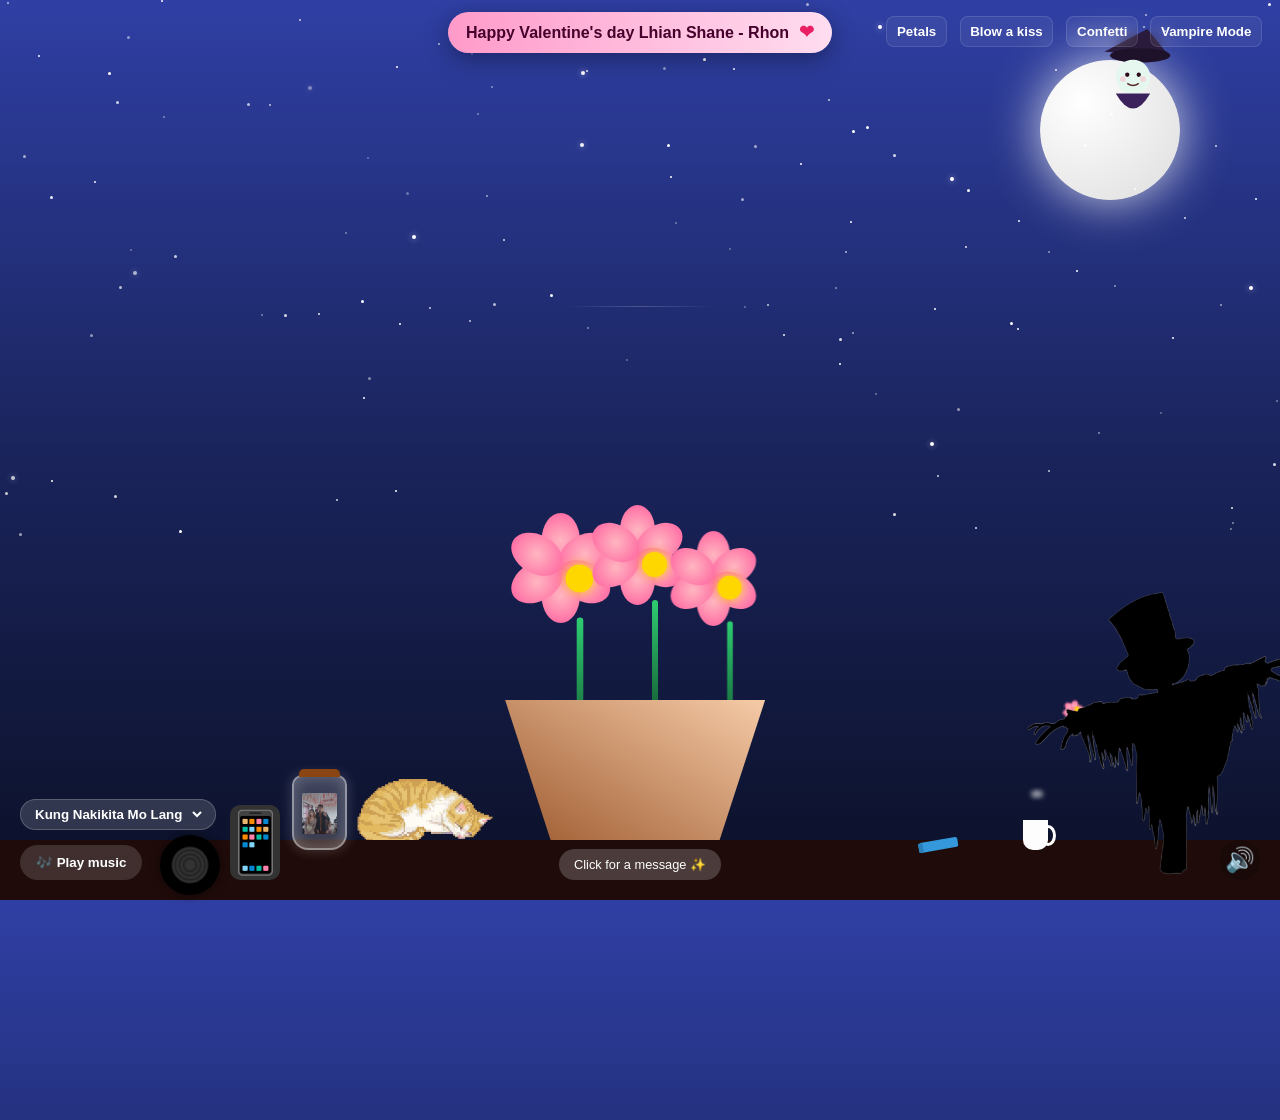
==== flowers.html @ 8ba06962 "Update flowers.html" ====
```html
<!DOCTYPE html>
<html lang="en">
<head>
<meta charset="UTF-8">
<title>Moonlight Bouquet</title>
<link rel="shortcut icon" href="moon.jpg" type="image/x-icon">
<meta name="viewport" content="width=device-width, initial-scale=1.0">
<style>
/* 🌅 PAGE FADE-IN */
body {
  opacity: 0;
  transform: translateY(12px);
  animation: pageFadeIn 1.6s ease-out forwards;
}
@keyframes pageFadeIn {
  to {
    opacity: 1;
    transform: translateY(0);
  }
}
/* Respect reduced motion */
@media (prefers-reduced-motion: reduce) {
  body {
    animation: none;
    opacity: 1;
    transform: none;
  }
}
#spaceship{
  position: absolute;
  top: 80%;
  left: -150px;
  width: 400px; /* adjust size */
  height: auto;
  z-index: 500;
  pointer-events: none;
  opacity: 0;
  filter: drop-shadow(0 0 12px rgba(0,255,255,0.7));
}
/* Fly animation */
@keyframes flyAcross {
  0%{
    transform: translateX(0) translateY(0);
    opacity: 1;
  }
  50%{
    transform: translateX(50vw) translateY(-30px);
  }
  100%{
    transform: translateX(120vw) translateY(10px);
    opacity: 0;
  }
}
#scarecrow-img {
    position: fixed;
    bottom: 10px; /* small margin from bottom */
    right: -40px; /* small margin from right */
    width: 300px; /* adjust size as needed */
    height: 320px; /* maintain aspect ratio */
    z-index: 1000; /* ensure it appears above other elements if necessary */
    cursor: pointer; /* Added: indicate clickable */
    transition: transform 0.3s ease; /* Smooth shake transition */
  }
  #scarecrow-img.shake {
    animation: shake 0.5s; /* Added: shake on click */
}
@keyframes shake { /* Added: fun shake animation */
    0% { transform: translate(1px, 1px) rotate(0deg); }
    10% { transform: translate(-1px, -2px) rotate(-1deg); }
    20% { transform: translate(-3px, 0px) rotate(1deg); }
    30% { transform: translate(3px, 2px) rotate(0deg); }
    40% { transform: translate(1px, -1px) rotate(1deg); }
    50% { transform: translate(-1px, 2px) rotate(-1deg); }
    60% { transform: translate(-3px, 1px) rotate(0deg); }
    70% { transform: translate(3px, 1px) rotate(-1deg); }
    80% { transform: translate(-1px, -1px) rotate(1deg); }
    90% { transform: translate(1px, 2px) rotate(0deg); }
    100% { transform: translate(1px, -2px) rotate(-1deg); }
}
/* 👁️ SCARECROW EYE WRAPPER */
#scarecrow-eye-wrap {
    position: fixed;
    bottom: 60px; /* Aligned roughly with head */
    right: -30px;
    width: 300px;
    height: 300px; /* Give it height so eyes position correctly */
    z-index: 2000;
    pointer-events: none; /* Let clicks pass through to the image */
}
/* GLOWING EYES */
body.vampire-mode #scarecrow-eye-wrap::before,
body.vampire-mode #scarecrow-eye-wrap::after {
    content: "";
    position: absolute;
    top: 38%; /* Adjust based on where the head is */
    width: 14px;
    height: 14px;
    background: red;
    border-radius: 50%;
    box-shadow:
        0 0 8px rgba(255,0,0,0.9),
        0 0 16px rgba(255,0,0,0.8),
        0 0 28px rgba(255,0,0,0.7);
    animation: eyePulse 1.2s infinite alternate;
   
    /* CRITICAL FIX: Z-Index higher than the image (1000) */
    z-index: 2500;
}
/* Left eye */
body.vampire-mode #scarecrow-eye-wrap::before {
    left: 42%;
}
/* Right eye */
body.vampire-mode #scarecrow-eye-wrap::after {
    left: 52%;
}
@keyframes eyePulse {
    from { transform: scale(0.9); opacity: 0.7; }
    to { transform: scale(1.25); opacity: 1; }
}
/* Vampire mode: red smoke for coffee */
body.vampire-mode .smoke {
  background: rgba(255, 0, 0, 0.4);
}
/* 🌱 FLOWER GROWTH (BUD → BLOOM) */
.flower .petals {
  transform: scale(0.2) rotate(-20deg);
  animation: bloom 10s ease-out forwards;
}
@keyframes bloom {
  to { transform: scale(1) rotate(0deg); }
}
/* 📱 MOBILE */
@media(max-width:768px){
  .controls{ transform:scale(0.85); }
  .moon{ width:100px;height:100px; }
}
/* RESET */
* {
  margin: 0;
  padding: 0;
  box-sizing: border-box;
}
/* SKY */
body {
  height: 100vh;
  background: linear-gradient(to top, #0b1026, #1a245c, #2f3fa4);
  display: flex;
  justify-content: center;
  align-items: flex-end;
  overflow: hidden;
  font-family: 'Segoe UI', sans-serif;
}
/* MOON */
.moon {
  position: absolute;
  top: 60px;
  right: 100px;
  width: 140px;
  height: 140px;
  background: radial-gradient(circle at 30% 30%, #fff, #ddd);
  border-radius: 50%;
  box-shadow: 0 0 50px rgba(255,255,255,0.8);
  display: flex;
  justify-content: center;
  align-items: center;
  overflow: hidden;
}
/* MOON CRATER TEXT */
.crater-text {
  font-size: 0.7rem;
  color: rgba(0, 0, 0, 0.3);
  font-weight: bold;
  text-transform: uppercase;
  text-align: center;
  padding: 5px;
  background: rgba(0,0,0,0.05);
  border-radius: 50%;
  opacity: 0;
  transition: opacity 1s ease-in-out;
  pointer-events: none;
}
/* STARS */
.star {
  position: absolute;
  width: 3px;
  height: 3px;
  background: white;
  border-radius: 50%;
  animation: twinkle 2s infinite alternate;
}
@keyframes twinkle {
  from { opacity: 0.3; }
  to { opacity: 1; }
}
/* WIND EFFECT */
.wind-streak {
  position: absolute;
  height: 1px;
  background: linear-gradient(to right, transparent, rgba(255,255,255,0.2), transparent);
  pointer-events: none;
  animation: windPass 4s linear infinite;
}
@keyframes windPass {
  0% { transform: translateX(-100vw); opacity: 0; }
  50% { opacity: 1; }
  100% { transform: translateX(100vw); opacity: 0; }
}
/* BOUQUET & SWAY */
.bouquet {
  position: relative;
  width: 300px;
  height: 420px;
  margin-bottom: 40px;
  animation: sway 5s ease-in-out infinite;
  transform-origin: bottom center;
  z-index: 0;
}
@keyframes sway {
  0%, 100% { transform: rotate(-1deg); }
  50% { transform: rotate(1deg); }
}
/* FLOWER */
.flower {
  position: absolute;
  bottom: 120px;
}
.petals {
  position: relative;
  width: 70px;
  height: 70px;
}
.petal {
  position: absolute;
  width: 35px;
  height: 50px;
  background: radial-gradient(circle, #ffb6c1, #ff5f9e);
  border-radius: 50%;
}
.petal:nth-child(1) { transform: rotate(0deg) translateY(-25px); }
.petal:nth-child(2) { transform: rotate(60deg) translateY(-25px); }
.petal:nth-child(3) { transform: rotate(120deg) translateY(-25px); }
.petal:nth-child(4) { transform: rotate(180deg) translateY(-25px); }
.petal:nth-child(5) { transform: rotate(240deg) translateY(-25px); }
.petal:nth-child(6) { transform: rotate(300deg) translateY(-25px); }
.center {
  position: absolute;
  top: 22px;
  left: 22px;
  width: 25px;
  height: 25px;
  background: gold;
  border-radius: 50%;
  box-shadow: 0 0 10px gold;
}
/* STEM */
.stem {
  width: 6px;
  height: 120px;
  background: linear-gradient(to bottom, #2ecc71, #145a32);
  margin: auto;
  border-radius: 5px;
}
/* WRAPPER */
.wrap {
  position: absolute;
  bottom: 0;
  width: 260px;
  height: 160px;
  background: linear-gradient(to top right, #995429, #f5cba7);
  clip-path: polygon(0 0, 100% 0, 80% 100%, 20% 100%);
  box-shadow: 0 15px 30px rgba(0,0,0,0.4);
}
/* POSITIONS */
.f1 { left: 40px; transform: scale(1.1); }
.f2 { left: 115px; bottom: 140px; }
.f3 { left: 190px; transform: scale(0.95); }
/* GROUND */
.ground {
  position: absolute;
  bottom: 0;
  width: 100%;
  height: 60px;
  background: #1f0b0a;
}
/* PICNIC FEATURE */
.picnic-area {
  position: absolute;
  bottom: 10px;
  right: 15%;
  width: 200px;
  height: 100px;
  z-index: 5;
}
.book {
  position: absolute;
  bottom: 40px;
  left: 30px;
  width: 40px;
  height: 10px;
  background: #3498db;
  border-left: 5px solid #2980b9;
  border-radius: 2px;
  transform: rotate(-10deg);
}
.coffee-cup {
  position: absolute;
  bottom: 40px;
  right: 40px;
  width: 25px;
  height: 30px;
  background: #fdfdfd;
  border-radius: 0 0 10px 10px;
}
.coffee-cup::after {
    content: '';
    position: absolute;
    right: -8px;
    top: 5px;
    width: 10px;
    height: 15px;
    border: 3px solid #fdfdfd;
    border-radius: 50%;
}
.smoke-container {
  position: absolute;
  top: -30px;
  left: 5px;
}
.smoke {
  position: absolute;
  width: 8px;
  height: 8px;
  background: rgba(255,255,255,0.3);
  border-radius: 50%;
  filter: blur(2px);
  animation: riseSmoke 2s infinite;
}
@keyframes riseSmoke {
  0% { transform: translateY(0) scale(1); opacity: 0.5; }
  100% { transform: translateY(-40px) scale(2); opacity: 0; }
}
/* JELLYFISH */
.jellyfish {
  position: absolute;
  width: 50px;
  height: 38px;
  background: radial-gradient(circle at 50% 30%, #f3d9ff, #b388ff 70%);
  border-radius: 50% 50% 35% 35%;
  box-shadow: 0 0 20px rgba(180,120,255,0.6);
  filter: blur(0.2px);
  z-index: 2;
  animation: jellyFloat 12s ease-in-out forwards;
}
.jellyfish::before,
.jellyfish::after {
  content: '';
  position: absolute;
  bottom: -22px;
  width: 2px;
  height: 26px;
  background: rgba(200,150,255,0.6);
  border-radius: 2px;
  animation: tentacle 2s ease-in-out infinite;
}
.jellyfish::before { left: 16px; }
.jellyfish::after { right: 16px; animation-delay: .6s; }
@keyframes tentacle {
  0%,100% { transform: rotate(3deg); }
  50% { transform: rotate(-6deg); }
}
@keyframes jellyFloat {
  0% { transform: translateY(0) scale(0.9); opacity: 0; }
  20% { opacity: 1; }
  80% { opacity: 1; }
  100% { transform: translateY(-220px) scale(1.05); opacity: 0; }
}
/* VALENTINE MESSAGE */
.valentine-message{ position: fixed; top: 12px; left: 50%; transform: translateX(-50%); z-index: 2500; background: linear-gradient(90deg,#ff9ac9,#ffddf0); color:#45002b; padding:10px 18px; border-radius:999px; font-weight:700; box-shadow: 0 6px 24px rgba(0,0,0,.35); display:flex; gap:10px; align-items:center; font-size:1rem; }
.valentine-message .heart{ color:#e91e63; font-size:1.1rem; animation: pulse 1200ms infinite ease-in-out; }
@keyframes pulse{ 0%{ transform: scale(.95) }50%{ transform: scale(1.12) }100%{ transform: scale(.95) } }
/* CONTROLS */
.ctrl-btn{ background: rgba(255,255,255,0.06); color: #fff; border: 1px solid rgba(255,255,255,0.12); padding: .45rem .6rem; border-radius:8px; margin-left:.4rem; cursor:pointer; backdrop-filter: blur(6px); font-weight:600; }
.ctrl-btn:hover{ transform: translateY(-3px); box-shadow: 0 10px 26px rgba(0,0,0,0.28); }
/* DYNAMIC PARTICLES */
.p-falling{ position:absolute; width:14px; height:18px; background: radial-gradient(circle at 30% 30%, #ffb6c1, #ff5f9e); border-radius:50% 50% 50% 50%; pointer-events:none; z-index:1800; filter: drop-shadow(0 6px 10px rgba(0,0,0,0.25)); }
.kiss{ position:absolute; pointer-events:none; z-index:1800; font-size:18px; color:#ff6b81; text-shadow:0 3px 8px rgba(0,0,0,0.4); }
.confetti{ position:absolute; width:8px; height:12px; border-radius:2px; pointer-events:none; z-index:1800; }
/* SKY TEXT CSS */
.sky-text{
  position: absolute;
  font-size: 1.2rem;
  color: rgba(255,255,255,0.9);
  font-weight: 600;
  text-shadow: 0 4px 18px rgba(0,0,0,0.6);
  animation: fadeFloat 5s ease-in-out forwards;
  pointer-events: none;
  z-index: 1500;
}
@keyframes fadeFloat{
  0%{ opacity:0; transform: translateY(10px); }
  20%{ opacity:1; }
  80%{ opacity:1; }
  100%{ opacity:0; transform: translateY(-20px); }
}
/* TIP FEATURE CSS */
#tipContainer {
  position: fixed;
  bottom: 20px;
  left: 50%;
  transform: translateX(-50%);
  z-index: 3000;
  text-align: center;
  width: 90%;
  max-width: 600px;
}
.tip-box {
  background: rgba(255, 255, 255, 0.1);
  backdrop-filter: blur(10px);
  color: white;
  padding: 12px 20px;
  border-radius: 15px;
  border: 1px solid rgba(255, 255, 255, 0.2);
  font-size: 0.9rem;
  cursor: pointer;
  display: none;
  animation: slideUp 0.5s ease-out;
  box-shadow: 0 4px 15px rgba(0,0,0,0.3);
}
.tip-trigger {
  background: rgba(255, 255, 255, 0.2);
  color: white;
  border: none;
  padding: 8px 15px;
  border-radius: 20px;
  cursor: pointer;
  font-size: 0.8rem;
  transition: background 0.3s;
}
.tip-trigger:hover { background: rgba(255, 255, 255, 0.4); }
@keyframes slideUp {
  from { transform: translateY(20px); opacity: 0; }
  to { transform: translateY(0); opacity: 1; }
}
/* COUNTDOWN BOX CSS */
.countdown-box {
  position: fixed;
  bottom: 20px;
  right: 20px;
  background: rgba(0, 0, 0, 0.4);
  backdrop-filter: blur(8px);
  color: #fff;
  padding: 12px 16px;
  border-radius: 12px;
  border: 1px solid rgba(255,255,255,0.15);
  font-size: 0.85rem;
  display: none;
  z-index: 2500;
  text-align: center;
  box-shadow: 0 4px 20px rgba(0,0,0,0.4);
  animation: slideInRight 0.6s ease-out;
}
/* CLOSE TIMER BUTTON */
.close-timer {
  position: absolute;
  top: 4px;
  right: 6px;
  background: none;
  border: none;
  color: rgba(255,255,255,0.4);
  cursor: pointer;
  font-size: 12px;
  font-weight: bold;
}
.close-timer:hover { color: #ff9ac9; }
.countdown-box span { display: block; margin-bottom: 4px; opacity: 0.8; font-size: 0.75rem; text-transform:uppercase; letter-spacing: 1px;}
.countdown-box #timerDisplay { font-weight: 700; font-size: 1.1rem; color: #ff9ac9; font-family: monospace; }
@keyframes slideInRight {
  from { transform: translateX(50px); opacity: 0; }
  to { transform: translateX(0); opacity: 1; }
}
/* PARALLAX */
.bouquet{ transition: transform .18s ease; transform-origin: 50% 60%; }
/* STARFIELD: sizes + twinkle */
#starfield{ position:absolute; inset:0; pointer-events:none; z-index:40; }
.star{ position:absolute; border-radius:50%; background: #fff; opacity:.8; transform: translateZ(0); }
.star.small{ width:2px; height:2px; opacity:.6; }
.star.medium{ width:3px; height:3px; opacity:.8; }
.star.big{ width:4px; height:4px; opacity:1; box-shadow: 0 0 6px rgba(255,255,255,0.6); }
.star{ animation: twinkle var(--twink) infinite alternate; }
/* VAMPIRE */
.vampire{ position:absolute; top: 18px; right: 190px; width:86px; height:110px; z-index:120; cursor:pointer; display:flex; align-items:center; justify-content:center; }
.vampire svg{ width:100%; height:auto; display:block; }
.vampire .cape{ transform-origin: 60px 40px; }
.vampire{ transition: transform .3s ease, left .8s ease, top .8s ease; }
.vampire:hover{ transform: translateY(-4px) scale(1.03); }
.vampire .eye{ transition: fill .12s linear; }
.vampire.flap .cape{ animation: flap 420ms ease-in-out 3; }
.vampire.flap .eye{ fill:#ff5f9e; }
.vampire.perch{ transform: translateY(-6px) scale(0.98); }
@keyframes flap{ 0%{ transform: rotate(0deg) } 50%{ transform: rotate(12deg) } 100%{ transform: rotate(0deg) } }
/* BAT (SVG) */
.bat{ position:absolute; width:28px; height:18px; pointer-events:none; z-index:2000; transform-origin:center; }
.bat svg{ width:100%; height:100%; display:block; }
.bat.fly{ animation: flyAway 1000ms cubic-bezier(.2,.8,.2,1) forwards; }
@keyframes flyAway{ 0%{ opacity:1; transform: translate(0,0) scale(1) rotate(0deg) } 100%{ opacity:0; transform: translate(420px,-280px) scale(.6) rotate(360deg) } }
/* VAMPIRE MODE: sky tint, moon glow, star mood */
body.vampire-mode{ background: linear-gradient(to top, #030114, #120427, #29164b) !important; }
body.vampire-mode .moon{ box-shadow: 0 0 70px rgba(200,120,255,0.9), 0 0 16px rgba(255,255,255,0.1); filter: hue-rotate(20deg); }
body.vampire-mode .star{ opacity: .5; filter: drop-shadow(0 0 4px rgba(120,80,200,0.6)); }
.ctrl-btn.active{ background: linear-gradient(90deg,#6b1d3a,#3b0020); border-color: rgba(255,255,255,0.06); color: #ffd8ea; box-shadow: 0 8px 18px rgba(107,29,58,0.18) }
@media (prefers-reduced-motion: reduce){ .vampire .cape, .vampire .eye, .bat{ animation:none !important; transition:none !important; } }
/* 🎶 AUDIO TOGGLE BUTTON */
#audioToggle{
  position:fixed;
  bottom:20px;
  left:20px;
  z-index:3000;
  background:rgba(255,255,255,0.15);
  backdrop-filter:blur(8px);
  color:#fff;
  border:none;
  padding:10px 16px;
  border-radius:999px;
  cursor:pointer;
  font-weight:600;
}
#audioToggle.active{
  background:linear-gradient(90deg,#ff9ac9,#ff5f9e);
  color:#2b0020;
 
}
/* 🎵 SONG SELECTOR STYLE */
#songSelector{
  position: fixed;
  bottom: 70px;
  left: 20px;
  z-index: 3000;
  background: rgba(255,255,255,0.15);
  backdrop-filter: blur(8px);
  padding: 6px 10px;
  border-radius: 999px;
  border: 1px solid rgba(255,255,255,0.2);
}
#songList{
  background: transparent;
  color: white;
  border: none;
  outline: none;
  font-weight: 600;
  cursor: pointer;
}
#songList option{
  color: black;
}
/* 💌 SECRET MOON MESSAGE */
.secret-moon-message{
  position:fixed;
  top:50%;
  left:50%;
  transform:translate(-50%,-50%);
  background:rgba(0,0,0,0.6);
  color:#fff;
  padding:20px 28px;
  border-radius:18px;
  font-size:1rem;
  z-index:4000;
  display:none;
  text-align:center;
  box-shadow:0 10px 40px rgba(0,0,0,0.5);
  animation: fadeIn 0.6s ease;
}
@keyframes fadeIn{
  from{opacity:0; transform:translate(-50%,-40%);}
  to{opacity:1; transform:translate(-50%,-50%);}
}
/* Vinyl Record Styles */
#vinyl {
  position: fixed;
  bottom: 5px;
  left: 160px;
  width: 60px;
  height: 60px;
  background: radial-gradient(circle, #333 10%, #222 15%, #333 20%, #222 25%, #333 30%, #222 35%, #333 40%, #000 45%);
  border-radius: 50%;
  box-shadow: 0 0 10px rgba(0,0,0,0.5);
  z-index: 10;
  transform-origin: center;
}
#vinyl.rotating {
  animation: rotateVinyl 10s linear infinite;
}
@keyframes rotateVinyl {
  from { transform: rotate(0deg); }
  to { transform: rotate(360deg); }
}
/* Musical Notes Styles */
.music-note {
  position: absolute;
  font-size: 1.2rem;
  color: #ffd700;
  text-shadow: 0 0 5px #ff5f9e;
  pointer-events: none;
  z-index: 15;
  animation: floatNote 3s ease-out forwards;
}
@keyframes floatNote {
  0% { opacity: 1; transform: translateY(0) rotate(0deg); }
  100% { opacity: 0; transform: translateY(-100px) rotate(45deg); }
}
.catgif{
    position:fixed;
    bottom:50px;
    left:350px;
    width:150px;
}
</style>
</head>
<body>


  <img src="catt.gif" class="catgif">
  

<img id="targetImage" src="notebook.jpg" style="display:none; position:fixed; top:10%; left:50%; transform:translateX(-50%); max-width:300px; z-index:9999; opacity:0; transition: opacity 1s ease;" />


<audio id="sipSound" src="drink-swallow-272665.mp3" preload="auto"></audio>
<div id="witchMessage"
     style="position: absolute; display: none; background: rgba(255,255,255,0.9);
            color: #45002b; padding: 12px 20px; border-radius: 15px;
            font-weight: 600; font-size: 1rem; z-index: 4000; max-width: 200px;
            box-shadow: 0 6px 20px rgba(0,0,0,0.3);">
</div>
  <!-- 🚀 SPACESHIP -->
<img id="spaceship" src="plane-Picsart-BackgroundRemover.png" alt="Spaceship">
  <div id="scarecrow-eye-wrap">
  <img src="scarecrow-Picsart-BackgroundRemover.png" alt="Scarecrow" id="scarecrow-img" />
</div>
<div style="position: fixed; bottom: 10px; right: -40px; width: 300px; height: 320px; pointer-events: none; z-index: 1001;">
  <img src="scareflower (1).png"
       style="position: fixed;
              bottom: 160px;
              left:83%;
              right: 50%;
              width: 3%;
              height: auto;">
</div>
<!-- 💌 SECRET MESSAGE -->
<div class="secret-moon-message" id="moonSecret">
  🌙<br><br>
  This moon knows your name.<br>
  And it glows a little brighter when you’re here.<br><br>
  — Rhon
 
</div>
<audio id="bgAudio" loop>
  <source src="Kung Nakikita Mo Lang.mp3" type="audio/mpeg">
</audio>
<button id="audioToggle">🎶 Play music</button>
<!-- 🎵 SONG SELECTOR -->
<div id="songSelector">
  <select id="songList">
    <option value="Kung Nakikita Mo Lang.mp3">Kung Nakikita Mo Lang</option>
    <option value="Fade-Into-You.mp3">Fade Into You</option>
    <option value="libo libong buwan.mp3">Libo libong buwan</option>
    <option value="those eyes.mp3">Those Eyes</option>
    <option value="Dito Sa’kin - Earl Agustin (Official Lyric Video) 4.mp3">To d pple who had u b4</option>
    <option value="Lover, You Should've Come Over.mp3">rhon is yearning for u</option>
    <option value="Westlife.mp3">Westlife (u nd ur papa's)</option>
    <option value="If I Fell (Remastered 2009).mp3">IFTLWMTJHLDNGHNDS</option>  
    <option value="My Love Mine All Mine.mp3">My Love Mine All Mine</option>
    <option value="Madaling Araw.mp3">Madaling Araw...?</option>
    <option value="tulog na, mahal ko.mp3">play this if ur sleepy</option>
    <option value="Your Universe.mp3">Your Universe</option>
    <option value="infrunami.mp3">gytwiwytoinibyp🙏🏻😫</option>
    <option value="Tothapi - Panata.mp3">Panata</option>
  </select>
</div>
  <div class="valentine-message" aria-hidden="false">Happy Valentine's day Lhian Shane - Rhon <span class="heart">❤</span></div>
  <div class="controls" aria-hidden="false" style="position:fixed; top:16px; right:18px; z-index:2000; display:flex; gap:.4rem; align-items:center;">
    <button class="ctrl-btn" id="petalBtn" title="P — Release petals">Petals</button>
    <button class="ctrl-btn" id="kissBtn" title="K — Blow a kiss">Blow a kiss</button>
    <button class="ctrl-btn" id="confettiBtn" title="C — Confetti">Confetti</button>
    <button class="ctrl-btn" id="vampModeBtn" title="V — Vampire Mode">Vampire Mode</button>
  </div>
<div class="moon" id="moon">
  <div class="crater-text" id="craterText">made by rhon</div>
</div>
<div id="starfield" aria-hidden="true"></div>
<div id="vampire" class="vampire" role="button" tabindex="0" aria-label="Witch — click to flap and release particles"></div>
<div class="picnic-area">
    <div class="blanket"></div>
    <div class="book"></div>
    <div class="coffee-cup">
        <div class="smoke-container">
            <div class="smoke" style="animation-delay: 0s; left: 2px;"></div>
            <div class="smoke" style="animation-delay: 0.5s; left: 8px;"></div>
            <div class="smoke" style="animation-delay: 1.2s; left: 5px;"></div>
        </div>
    </div>
    <!-- Vinyl Record in Picnic Area -->
    <div id="vinyl"></div>
</div>
<div class="bouquet">
  <div class="flower f1">
    <div class="petals">
      <div class="petal"></div><div class="petal"></div><div class="petal"></div>
      <div class="petal"></div><div class="petal"></div><div class="petal"></div>
      <div class="center"></div>
    </div>
    <div class="stem"></div>
  </div>
  <div class="flower f2">
    <div class="petals">
      <div class="petal"></div><div class="petal"></div><div class="petal"></div>
      <div class="petal"></div><div class="petal"></div><div class="petal"></div>
      <div class="center"></div>
    </div>
    <div class="stem"></div>
  </div>
  <div class="flower f3">
    <div class="petals">
      <div class="petal"></div><div class="petal"></div><div class="petal"></div>
      <div class="petal"></div><div class="petal"></div><div class="petal"></div>
      <div class="center"></div>
    </div>
    <div class="stem"></div>
  </div>
  <div class="wrap"></div>
</div>
<div class="ground"></div>
<div id="tipContainer">
  <button class="tip-trigger" id="tipTrigger">Click for a message ✨</button>
  <div class="tip-box" id="tipBox">
    <div id="tipContent"></div>
  </div>
</div>
<div id="vdayCountdown" class="countdown-box">
  <button class="close-timer" id="closeTimer">×</button>
  <span>Next Valentine's in:</span>
  <div id="timerDisplay">Wait...</div>
 
</div>
<script>


const songSelect = document.getElementById('songList');
const targetImage = document.getElementById('targetImage');

let showTimeout = null;
let fadeTimeout = null;

songSelect.addEventListener('change', () => {
  if (songSelect.value === "Lover, You Should've Come Over.mp3") {
    // Clear previous timeouts
    if (showTimeout) clearTimeout(showTimeout);
    if (fadeTimeout) clearTimeout(fadeTimeout);
    
    // Start delay before showing the image
    showTimeout = setTimeout(() => {
      // Show the image
      targetImage.style.display = 'block';
      // Trigger fade-in
      setTimeout(() => {
        targetImage.style.opacity = 1;
      }, 10);
      
      // Set timeout to fade out after 3 seconds
      fadeTimeout = setTimeout(() => {
        targetImage.style.opacity = 0;
        // Hide after fade out
        setTimeout(() => {
          targetImage.style.display = 'none';
        }, 1000); // transition duration
      }, 5000); // 3 seconds delay before fade out
    }, 7000); // 3 seconds delay before showing
  } else {
    // Clear timeouts when selection changes
    if (showTimeout) clearTimeout(showTimeout);
    if (fadeTimeout) clearTimeout(fadeTimeout);
    // Fade out and hide immediately
    targetImage.style.opacity = 0;
    setTimeout(() => {
      targetImage.style.display = 'none';
    }, 1000);
  }
});

  const sipAudio = document.getElementById('sipSound');
const coffeeElement = document.querySelector('.coffee-cup');
if (coffeeElement) {
  coffeeElement.addEventListener('click', () => {
    if (sipAudio) {
      sipAudio.currentTime = 0; // restart the sound
      sipAudio.play();
    }
    // optional: add a quick scale animation for visual feedback
    coffeeElement.style.transition = 'transform 0.2s ease';
    coffeeElement.style.transform = 'scale(1.2)';
    setTimeout(() => {
      coffeeElement.style.transform = 'scale(1)';
    }, 200);
  });
}
const witch = document.getElementById('vampire');
const witchMessage = document.getElementById('witchMessage');
const messages = [
  "Lhian, ang cute cute mo",
  "Lhian, ang ganda mo",
  "Lhian, type na type ka nung gumawa sakin"
];
// Function to show message next to witch
function showWitchMessage() {
  // Pumili ng random message
  const msg = messages[Math.floor(Math.random() * messages.length)];
  witchMessage.textContent = msg;
  // Kunin position ng witch
  const rect = witch.getBoundingClientRect();
  // I-posisyon ang message sa kanan ng witch (o sa kaliwa kung gusto)
  witchMessage.style.top = (rect.top + window.scrollY - 10) + 'px'; // konting offset sa taas
  witchMessage.style.left = (rect.right + 10) + 'px'; // 10px sa kanan
  // Ipakita
  witchMessage.style.display = 'block';
  // Matagal bago mawala (5s)
  setTimeout(() => { witchMessage.style.display = 'none'; }, 3000);
}
// Ipakita muna after 3s, saka every 30s
setTimeout(showWitchMessage, 3000);
setInterval(showWitchMessage, 30000);
const spaceship = document.getElementById('spaceship');
function sendSpaceship(){
  // Kunin exact position ng moon
  const moon = document.getElementById('moon');
  const moonRect = moon.getBoundingClientRect();
  // Center ng moon sa screen
  const moonCenterY = moonRect.top + moonRect.height/2;
  spaceship.style.top = (moonCenterY - spaceship.height/2) + 'px';
  spaceship.style.left = '-150px';
  spaceship.style.opacity = '1';
  spaceship.animate([
    { transform: 'translateX(0px)' },
    { transform: `translateX(${window.innerWidth + 300}px)` }
  ], {
    duration: 6000,
    easing: 'linear'
  }).onfinish = () => {
    spaceship.style.opacity = '0';
  };
}
// Simula: 10s delay, saka every 2minutes
setTimeout(sendSpaceship, 120000);
setInterval(sendSpaceship, 120000);
document.getElementById('vampModeBtn').addEventListener('click', () => {
  document.body.classList.toggle('vampire-mode');
});
 
 
const scarecrow = document.getElementById('scarecrow-img');
  if (scarecrow) {
    scarecrow.addEventListener('click', () => {
      scarecrow.classList.add('shake');
      setTimeout(() => scarecrow.classList.remove('shake'), 500); // Remove shake after animation
      const rect = scarecrow.getBoundingClientRect();
      confettiBurst(60, rect); // Release confetti from scarecrow position
    });
  }
const valentineMsg = document.querySelector('.valentine-message');
let isDragging = false;
let offsetX = 0;
let offsetY = 0;
valentineMsg.addEventListener('mousedown', (e) => {
  isDragging = true;
  offsetX = e.clientX - valentineMsg.offsetLeft;
  offsetY = e.clientY - valentineMsg.offsetTop;
  document.body.style.cursor = 'move';
});
document.addEventListener('mouseup', () => {
  if (isDragging) {
    isDragging = false;
    document.body.style.cursor = 'default';
  }
});
document.addEventListener('mousemove', (e) => {
  if (isDragging) {
    valentineMsg.style.position = 'fixed'; // ensure it's fixed
    valentineMsg.style.left = (e.clientX - offsetX) + 'px';
    valentineMsg.style.top = (e.clientY - offsetY) + 'px';
  }
});
/* ================= ADDITIVE JS ONLY ================= */
(function(){
 
  /* 🌸 WIND → PETALS */
  function applyWind(){
    const strength = (Math.random() * 8 - 4).toFixed(2) + 'deg';
    document.documentElement.style.setProperty('--wind-strength', strength);
    document.body.classList.add('wind-active');
    setTimeout(()=>document.body.classList.remove('wind-active'),2000);
  }
  setInterval(applyWind, 4000);
  /* 🌙 MOON CLICK SECRET */
  const moon = document.getElementById('moon');
  const secret = document.getElementById('moonSecret');
  moon.addEventListener('click', ()=>{
    secret.style.display='block';
    setTimeout(()=>secret.style.display='none',6000);
  });
  /* 🎶 AUDIO TOGGLE */
  const audio = document.getElementById('bgAudio');
  const btn = document.getElementById('audioToggle');
  const vinyl = document.getElementById('vinyl');
  let playing=false;
  let noteInterval = null;
  btn.addEventListener('click',()=>{
    if(!playing){
      audio.play();
      btn.textContent='⏸ Pause music';
      btn.classList.add('active');
      vinyl.classList.add('rotating');
      startProducingNotes();
    }else{
      audio.pause();
      btn.textContent='🎶 Play music';
      btn.classList.remove('active');
      vinyl.classList.remove('rotating');
      stopProducingNotes();
    }
    playing=!playing;
  });
  function startProducingNotes() {
    if (noteInterval) return;
    noteInterval = setInterval(spawnMusicNote, 1000); // Spawn a note every second
  }
  function stopProducingNotes() {
    if (noteInterval) {
      clearInterval(noteInterval);
      noteInterval = null;
    }
  }
  function spawnMusicNote() {
    const rect = vinyl.getBoundingClientRect();
    const note = document.createElement('div');
    note.className = 'music-note';
    note.textContent = Math.random() > 0.5 ? '♪' : '♫';
    note.style.left = (rect.left + rect.width / 2 + (Math.random() - 0.5) * 20) + 'px';
    note.style.top = (rect.top - 10) + 'px';
    document.body.appendChild(note);
    setTimeout(() => note.remove(), 3000);
  }
  /* 🎵 SONG SELECTOR LOGIC */
const songList = document.getElementById('songList');
songList.addEventListener('change', () => {
  const wasPlaying = !audio.paused;
  audio.src = songList.value;
  audio.load();
  if(wasPlaying){
    audio.play();
  }
});
})();
</script>
<script>
(function(){
  const bouquet = document.querySelector('.bouquet');
 
  // --- SKY TEXT FEATURE ---
  const skyMessages = [
    "You don't know how much I've missed you",
    "Hi Lhian Shane",
    "Kamusta ka Lhian?",
    "You're the cutest.",
    "Thank you for being you.",
    "This is a safe space for you.",
    "You are so loved.",
    "I must be the luckiest to know you.",
    "I'll admit, you're really special.",
    "Thinking of you always makes me smile.",
    "Did you know? one notification from you brightens my day.",
    "kailan ba kita ulit makikita?",
    "kailan ko kaya ulit maririnig ang boses mo?",
    "kailan kaya kita ulit makikita?",
    "miss na miss na kita Lhian Shane",
    "crush kita forever",
    "wala eh ikaw lang talaga eh",
    "sana palagi kang masaya",
    "sana palagi kang ligtas",
    "sana palagi kang healthy at malakas",
    "sana lagi kang ngumingiti",
    "sana di ka galit sa akin haha",
    "sorry kung cringe nanaman",
    "Happy Valentine's Day Lhian Shane! from: rhon",
    "made by your true lover... Rhon",
    "made with so much love, Rhon",
    "alam mo naman sigurong miss kita, diba?",
    "pwede ba mag apply bilang alipin mo?",
    "nandito lang ako palagi para sa'yo",
    "hindi mo rin ba ako miss? jk",
    "kahit anong gawin ko, di kita makalimutan",
    "sana makita ulit kita soon",
    "sana kasama kita ngayon",
    "kung bibigyan ako ng pagkakataon, pipiliin pa rin kita",
    "you're the one that I want to be with :>>",
    "salamat sa lahat Lhian Shane",
    "salamat sa lemon square na binigay mo sakin",
    "salamat sa lemon square na binigay mo",
    "salamat sa lemon square na binigay mo sakin",
    "gustong gusto kita kausapin",
    "gustong gusto kita kausapin lagi",
    "ba't ba baliw na baliw ako sayo?",
    "ba't ba palagi kang nasa isip ko?",
    "ba't ba palagi kitang iniisip?",
    "ba't ba palagi kitang naiisip?",
    "ba't ba palagi kang nasa puso ko?",
    "ba't ba palagi kang nasa utak ko?",
    "ba't ba palagi kang nasa nervous system ko?",
    "can I soon call you love?",
    "can I soon call you dear?",
    "can I soon call you mine?",
    "can I soon call you my baby?",
    "can I soon call you sweetheart?",
    "can I soon call you honey?",
    "can I call you missy?",
    "what or how do you prefer to be called?",
    "sana palagi kang masaya Lhian Shane",
    "sana palagi kang ligtas Lhian Shane",
    "sana palagi kang healthy at malakas Lhian Shane",
    "sana lagi kang ngumingiti Lhian Shane",
    "you, you always.",
    "I don't love you for something in return.",
    "I don't plan on stopping on loving you.",
    "I just love you, that's all.",
    "WILL YOU BE MY VALENTINE?",
    "WILL YOU BE MY VALENTINE?",
    "WILL YOU BE MY VALENTINE?",
    "WILL YOU BE MY VALENTINE?",
    "habang buhay kitang mamahalin",
    "itanong mo sa akin, sino aking mahal? sagot ko'y di magtatagal",
    "ikaw lang ang aking mahal",
    "ikaw lang ang aking iibigin",
    "lagi kang kamahal mahal",
    "lagi kitang mamahalin",
    "I'm a competetitor when it comes to loving you",
    "oh kay gandang mag alay sa'yo",
    "sa hilaga, o sa timog o kanluran, ay aking isisigaw, ikaw ang aking mahal",
    "ikaw lang ang tangi kong mamahalin",
    "bakit ba di mo ako subukan?",
    "may pag-asa pa ba ako sayo?",
    "sana bigyan mo ako ng chance",
    "sana bigyan mo ako ng pagkakataon",
    "sana bigyan mo ako ng pagkakataon na mapasaya ka",
    "sana bigyan mo ako ng pagkakataon na mahalin ka",
    "may chance ba ako sa'yo?",
    "may pag-asa pa ba ako sa'yo?",
    "hindi ka kailanman magiging basta lang sa akin",
    "di mo ba pansin? may crush ako sa'yo",
    "do you have any idea how special you are to me?",
    "you mean so much to me more than you'll ever know.",
    "do you even know how much I regret not being with you?",
    "I wish I could turn back time just to be with you.",
    "if only I had the courage to tell you how I feel.",
    "you are always on my mind, even when you're not around.",
    "do you even know how beautiful you are?",
    "I hope you'll see you the way I see you.",
    "I think loving you is my favorite thing to do.",
    "I think loving you is the easiest thing I've ever done.",
    "I think loving you is worth every risk and every fear.",
    "do you even realize how cute you are, Lhian Shane?",
    "I like your smile",
    "I like it when you laugh",
    "I like it when you talk to me",
    "I like it when you look at me",
    "I like it when you text me",
    "I'll be honest, I'll be vulnerable: I feel sad for a long period of time when you don't reply",
    "I feel happy for a long period of time when you reply",
    "I feel excited when I see your name on my phone",
    "I feel nervous when I think about you",
    "I feel butterflies when I talk to you",
    "I feel sad when you ignore me, but I understand",
    "I feel happy when you smile",
    "I feel loved when you say kind words to me",
    "I wonder what the future holds for us",
     "I wonder what the future holds for us",
      "I wonder what the future holds for us",
    "I wonder if you think about me sometimes",
    "I wonder if you think about me sometimes",
    "I wonder if you think about me sometimes",
    "I wonder if you think about me sometimes",
    "I wonder if you think about me sometimes",
    "I'm sorry if I don't look like james reid",
    "I'm sorry if I don't look like enrique gil",
    "I'm sorry if I don't look like luis manzano",
    "I'm sorry if I don't look like piolo pascual",
    "I beat james reid in loving you",
    "I beat enrique gil in loving you",
    "I'll beat everyone in terms of loving you",
    "I beat piolo pascual in terms of loving you",
       "I'll beat everyone in terms of loving you",
          "I'll beat everyone in terms of loving you",
             "I'll beat everyone in terms of loving you",
             "hinding hindi ako magsasawang sabihin sayo kung gaano ka kaganda",
             "ipagsisigawan ko sa buong mundo kung gaano ka kamahal mahal",
             "hinding hindi ako magsasawang ipaalam sayo kung gaano kita kamahal",
             "hinding hindi ako magsasawang ipaalam sayo kung gaano kita kaimportante sa akin",
             "ipagsisigawan ko sa buong mundo ang taglay na kagandahan mo",
             "para sa akin, karapat dapat ka mahalin ng buong mundo",
             "para sa akin, wala namang kasing ganda mo",
             "para sa akin, ikaw ang pinakamagandang nilalang sa mundo",
             "para sa akin, ikaw ang pinakakarapat dapat mahalin",
             "mahal kita, walang kapalit"
   
  ];
  setInterval(()=>{
    const text = document.createElement('div');
    text.className = 'sky-text';
    text.textContent = skyMessages[Math.floor(Math.random()*skyMessages.length)];
    text.style.left = Math.random() * (window.innerWidth - 220) + 'px';
    text.style.top = Math.random() * (window.innerHeight * 0.5) + 'px';
    document.body.appendChild(text);
    setTimeout(()=> text.remove(), 5000);
  }, 5000);
  // --- JELLYFISH FEATURE ---
  function spawnJelly(count = 1) {
  for(let i=0; i<count; i++){
    const jelly = document.createElement('div');
    jelly.className = 'jellyfish';
    jelly.style.left = Math.random() * (window.innerWidth - 60) + 'px';
    jelly.style.top = Math.random() * (window.innerHeight * 0.6) + 'px';
    jelly.style.animationDuration = (10 + Math.random() * 6) + 's';
    document.body.appendChild(jelly);
    setTimeout(() => jelly.remove(), 16000);
  }
}
function spawnRandomJelly() {
  const count = Math.floor(Math.random() * 3) + 1; // 1, 2, or 3
  spawnJelly(count);
}
setInterval(spawnRandomJelly, 15000);
spawnRandomJelly();
  // --- WIND EFFECT GENERATOR ---
  function createWind() {
    const wind = document.createElement('div');
    wind.className = 'wind-streak';
    wind.style.top = Math.random() * 50 + '%';
    wind.style.width = (100 + Math.random() * 200) + 'px';
    wind.style.animationDuration = (3 + Math.random() * 3) + 's';
    document.body.appendChild(wind);
    setTimeout(() => wind.remove(), 6000);
  }
  setInterval(createWind, 2000);
  // --- MOON CRATER TEXT EFFECT ---
  const crater = document.getElementById('craterText');
  setInterval(() => {
    crater.style.opacity = '1';
    setTimeout(() => { crater.style.opacity = '0'; }, 3000);
  }, 30000);
  function playChime(){
    try{
      const ctx = new (window.AudioContext || window.webkitAudioContext)();
      const o = ctx.createOscillator();
      const g = ctx.createGain();
      o.type = 'sine'; o.frequency.setValueAtTime(440, ctx.currentTime);
      o.frequency.exponentialRampToValueAtTime(880, ctx.currentTime + 0.18);
      g.gain.setValueAtTime(0.001, ctx.currentTime);
      g.gain.exponentialRampToValueAtTime(0.25, ctx.currentTime + 0.02);
      g.gain.exponentialRampToValueAtTime(0.001, ctx.currentTime + 0.28);
      o.connect(g); g.connect(ctx.destination); o.start(); o.stop(ctx.currentTime + 0.3);
    }catch(e){ }
  }
  function releasePetals(count=30){
    const rect = bouquet.getBoundingClientRect();
    for(let i=0;i<count;i++){
      const el = document.createElement('div');
      el.className='p-falling';
      const startX = rect.left + rect.width/2 + (Math.random()-0.5)*80;
      const startY = rect.top + rect.height/3 + (Math.random()-0.5)*60;
      el.style.left = startX + 'px'; el.style.top = startY + 'px';
      document.body.appendChild(el);
      const dx = (Math.random()-0.5) * 500;
      const dy = window.innerHeight * (0.45 + Math.random()*0.55) * -1;
      const rot = (Math.random()-0.5)*720;
      const dur = 2200 + Math.random()*2400;
      el.animate([
        { transform: 'translate(0,0) rotate(0deg)', opacity:1 },
        { transform: `translate(${dx}px, ${-window.innerHeight*0.6}px) rotate(${rot}deg)`, opacity:0 }
      ], { duration: dur, easing: 'cubic-bezier(.2,.9,.2,1)' }).onfinish = ()=> el.remove();
    }
    playChime();
  }
  function blowKiss(count=8){
    const rect = bouquet.getBoundingClientRect();
    for(let i=0;i<count;i++){
      const span = document.createElement('div');
      span.className='kiss'; span.textContent = '💋';
      const startX = rect.left + rect.width/2 + (Math.random()-0.5)*80;
      const startY = rect.top + rect.height/2 + (Math.random()-0.5)*80;
      span.style.left = startX + 'px'; span.style.top = startY + 'px';
      document.body.appendChild(span);
      const dx = (Math.random()-0.5)*140;
      const dy = -200 - Math.random()*220;
      const dur = 1200 + Math.random()*900;
      span.animate([
        { transform: 'translate(0,0) scale(0.9)', opacity:1 },
        { transform: `translate(${dx}px, ${dy}px) scale(1.15)`, opacity:0 }
      ], { duration: dur, easing: 'cubic-bezier(.2,.8,.2,1)' }).onfinish = ()=> span.remove();
    }
    playChime();
  }
  function confettiBurst(count=60){
    const rect = bouquet.getBoundingClientRect();
    const colors = ['#ff5f9e','#ffd166','#8ad98a','#8ad6ff','#d69cff'];
    for(let i=0;i<count;i++){
      const c = document.createElement('div'); c.className='confetti';
      c.style.left = (rect.left + rect.width/2 + (Math.random()-0.5)*160) + 'px';
      c.style.top = (rect.top + rect.height/2 + (Math.random()-0.5)*80) + 'px';
      c.style.background = colors[Math.floor(Math.random()*colors.length)];
      c.style.width = (6 + Math.random()*8) + 'px'; c.style.height = (8 + Math.random()*10) + 'px';
      document.body.appendChild(c);
      const dx = (Math.random()-0.5)*600;
      const dy = 600 + Math.random()*800;
      const rot = (Math.random()-0.5)*1080;
      c.animate([
        { transform: 'translate(0,0) rotate(0deg)', opacity:1 },
        { transform: `translate(${dx}px, ${dy}px) rotate(${rot}deg)`, opacity:0 }
      ], { duration: 1000 + Math.random()*1400, easing: 'cubic-bezier(.2,.8,.2,1)' }).onfinish = ()=> c.remove();
    }
    playChime();
  }
  (function generateStars(count = 120){
    const container = document.getElementById('starfield');
    if(!container) return;
    container.innerHTML = '';
    const bouquetEl = document.querySelector('.bouquet');
    const padding = 60;
    function isInAvoidZones(x,y){
      const rects = [];
      if(bouquetEl) rects.push(bouquetEl.getBoundingClientRect());
      return rects.some(r => x >= r.left - padding && x <= r.right + padding && y >= r.top - padding && y <= r.bottom + padding);
    }
    for(let i=0;i<count;i++){
      let left, top, tries = 0;
      do{
        left = Math.floor(Math.random()*window.innerWidth);
        top = Math.floor(Math.random()*(window.innerHeight*0.6));
        tries++;
      } while(isInAvoidZones(left, top) && tries < 40);
      const s = document.createElement('div'); s.className = 'star';
      const sizeRoll = Math.random();
      s.classList.add(sizeRoll < 0.6 ? 'small' : (sizeRoll < 0.9 ? 'medium' : 'big'));
      s.style.left = left + 'px';
      s.style.top = top + 'px';
      s.style.setProperty('--twink', Math.floor(700 + Math.random()*2500) + 'ms');
      s.style.opacity = (0.3 + Math.random()*0.9).toFixed(2);
      container.appendChild(s);
    }
    let resizeTimer;
    window.addEventListener('resize', ()=>{ clearTimeout(resizeTimer); resizeTimer = setTimeout(()=> generateStars(count), 220); });
  })();
 
  const vampire = document.getElementById('vampire');
  let vampAutoInterval = null;
  let vampMoveTimer = null;
  let vampModeOn = false;
  let moveAnim = null;
  let currentCharacter = 'witch';
  function createBatSVG(){
    const svg = document.createElementNS('http://www.w3.org/2000/svg','svg');
    svg.setAttribute('viewBox','0 0 24 16');
    svg.innerHTML = `<path d="M2 8 C6 2, 10 2, 12 6 C14 2, 18 2, 22 8 C18 6, 16 10, 12 9 C8 10, 6 6,2 8 Z" fill="#0b0210"/><path d="M9 6 C9.5 7.2,10.5 7.2,11 6" fill="#2b0b16" opacity="0.6"/>`;
    return svg;
  }
  function createWispSVG(){
    const svg = document.createElementNS('http://www.w3.org/2000/svg','svg');
    svg.setAttribute('viewBox','0 0 16 16');
    svg.innerHTML = `<circle cx="8" cy="8" r="5" fill="#ffd166" opacity="0.95" />`;
    return svg;
  }
  function createOwlSVG(){
    const svg = document.createElementNS('http://www.w3.org/2000/svg','svg');
    svg.setAttribute('viewBox','0 0 24 20');
    svg.innerHTML = `<path d="M4 14 c2-6 16-6 18 0 c-4-2 -12-2 -18 0 z" fill="#e6c29a" /><circle cx="9" cy="9" r="2" fill="#2b0b16" /><circle cx="15" cy="9" r="2" fill="#2b0b16" />`;
    return svg;
  }
  function spawnCreatures(count = 6, sourceRect){
    if(!vampire) return;
    const rect = sourceRect || vampire.getBoundingClientRect();
    for(let i=0;i<count;i++){
      const b = document.createElement('div');
      b.className = 'bat';
      let svg;
      if(currentCharacter === 'vampire') svg = createBatSVG();
      else if(currentCharacter === 'witch') svg = createWispSVG();
      else svg = createOwlSVG();
      b.appendChild(svg);
      const x = rect.left + rect.width/2 + (Math.random()-0.5)*60;
      const y = rect.top + (Math.random()-0.5)*30;
      b.style.left = x + 'px'; b.style.top = y + 'px';
      document.body.appendChild(b);
      const dx = (Math.random()*1.6 - 0.8) * (220 + Math.random()*420);
      const dy = currentCharacter === 'owl' ? (100 + Math.random()*40) : (-140 - Math.random()*260);
      const rot = (Math.random()-0.5)*720;
      b.animate([
        { transform: 'translate(0,0) rotate(0deg)', opacity:1 },
        { transform: `translate(${dx}px, ${dy}px) rotate(${rot}deg)`, opacity:0 }
      ], { duration: 700 + Math.random()*1200, easing:'cubic-bezier(.2,.8,.2,1)' }).onfinish = ()=> b.remove();
    }
  }
  function easeInOutCubic(t){ return t<0.5 ? 4*t*t*t : 1 - Math.pow(-2*t+2,3)/2; }
  function smoothMoveTo(targetX, targetY, duration=900){
    if(!vampire) return;
    if(moveAnim) cancelAnimationFrame(moveAnim);
    const startRect = vampire.getBoundingClientRect();
    const startX = startRect.left; const startY = startRect.top;
    const dx = targetX - startX; const dy = targetY - startY;
    const start = performance.now();
    function frame(now){
      const elapsed = Math.min(1, (now - start)/duration);
      const t = easeInOutCubic(elapsed);
      vampire.style.left = (startX + dx * t) + 'px';
      vampire.style.top = (startY + dy * t) + 'px';
      if(elapsed < 1){ moveAnim = requestAnimationFrame(frame); } else { moveAnim = null; }
    }
    moveAnim = requestAnimationFrame(frame);
  }
  function randomSkyPos(){
    const padding = 40; const w = window.innerWidth; const h = window.innerHeight*0.3;
    return { x: Math.floor(padding + Math.random()*(w - padding*2)), y: Math.floor(30 + Math.random()*h) };
  }
  function perchOnMoon(duration = 3600){
    const moon = document.querySelector('.moon'); if(!moon) return;
    const mr = moon.getBoundingClientRect();
    const tx = Math.floor(mr.left + mr.width*0.35); const ty = Math.floor(mr.top + mr.height*0.12);
    vampire.classList.add('perch'); smoothMoveTo(tx, ty, 1000);
    if(vampModeOn) setTimeout(()=> spawnCreatures(6, vampire.getBoundingClientRect()), 600);
    setTimeout(()=>{ vampire.classList.remove('perch'); }, duration);
  }
  function startVampireMovement(){
    stopVampireMovement();
    vampMoveTimer = setInterval(()=>{
      if(Math.random() < 0.28){ perchOnMoon(); }
      else{ const pos = randomSkyPos(); smoothMoveTo(pos.x, pos.y, 900 + Math.random()*900); }
    }, 6000 + Math.random()*5000);
  }
  function stopVampireMovement(){ if(vampMoveTimer) { clearInterval(vampMoveTimer); vampMoveTimer = null; } }
  function setVampireMode(on){
    vampModeOn = !!on;
    document.body.classList.toggle('vampire-mode', vampModeOn);
    const btn = document.getElementById('vampModeBtn'); if(btn) btn.classList.toggle('active', vampModeOn);
    if(vampModeOn){
      setCharacter('vampire');
      startVampireMovement();
      vampAutoInterval = setInterval(()=>{ spawnCreatures(6, vampire.getBoundingClientRect()); }, 3800);
    } else {
      setCharacter('witch');
      if(vampAutoInterval){ clearInterval(vampAutoInterval); vampAutoInterval = null; }
      stopVampireMovement(); startVampireMovement();
    }
  }
  function setCharacter(type){
    currentCharacter = type; const el = vampire; if(!el) return;
    const svgs = {
      vampire: `<svg viewBox="0 0 120 140" xmlns="http://www.w3.org/2000/svg" aria-hidden="true"><path class="cape" d="M10 40 C18 8, 102 8, 110 40 C86 60, 86 90, 60 110 C34 90,34 60,10 40 Z" fill="#2b0b16" /><circle cx="60" cy="48" r="22" fill="#f2d6d6" /><ellipse class="eye" cx="50" cy="44" rx="3" ry="5" fill="#2b0b16" /><ellipse class="eye" cx="70" cy="44" rx="3" ry="5" fill="#2b0b16" /><path d="M52 60 q8 8 16 0" stroke="#6b2b2b" stroke-width="2" fill="none" stroke-linecap="round" /><path d="M60 60 L57 66 L60 66 Z" fill="#fff" /><path d="M64 60 L67 66 L64 66 Z" fill="#fff" /></svg>`,
      witch: `<svg viewBox="0 0 120 160" xmlns="http://www.w3.org/2000/svg">
  <!-- hat -->
  <path d="M20 50 L80 18 L110 55 Z" fill="#2a1b3d"/>
  <ellipse cx="70" cy="55" rx="42" ry="10" fill="#1d1229"/>
  <!-- face -->
  <circle cx="60" cy="85" r="24" fill="#e6f7f0"/>
  <!-- eyes -->
  <circle cx="52" cy="82" r="3" fill="#2b0b16"/>
  <circle cx="68" cy="82" r="3" fill="#2b0b16"/>
  <!-- blush -->
  <circle cx="46" cy="88" r="4" fill="#ffb6c1" opacity=".5"/>
  <circle cx="74" cy="88" r="4" fill="#ffb6c1" opacity=".5"/>
  <!-- smile -->
  <path d="M52 94 q8 6 16 0" stroke="#5a2a2a" stroke-width="2" fill="none"/>
  <!-- cloak -->
  <path d="M36 108 Q60 150 84 108 Z" fill="#3b225c"/>
</svg>`,
      owl: `<svg viewBox="0 0 120 140" xmlns="http://www.w3.org/2000/svg" aria-hidden="true"><ellipse cx="60" cy="64" rx="34" ry="28" fill="#c69c84" /><circle cx="48" cy="58" r="6" fill="#2b0b16" /><circle cx="72" cy="58" r="6" fill="#2b0b16" /><path d="M44 82 q16 8 32 0" stroke="#8a5a3a" stroke-width="3" fill="none" stroke-linecap="round" /></svg>`
    };
    el.innerHTML = svgs[type] || svgs['vampire'];
    el.setAttribute('aria-label', `${type.charAt(0).toUpperCase() + type.slice(1)} — click to interact`);
  }
  // --- TIP LOGIC & COUNTDOWN ---
  const tipTrigger = document.getElementById('tipTrigger');
  const tipBox = document.getElementById('tipBox');
  const tipContent = document.getElementById('tipContent');
 
  const messages = [
    "<strong>Tip:</strong> click the vase or press P to release petals — press K for a kiss, C for confetti, tapos chat mo ako sa fb ko Rhonron Villanueva for my kiss 😁",
    "Every February 14 na dadaan, I'll add another flower/detail for you. I'll silently keep this site improving. You're probably gonna be more cuteing as time passes. HEHE","I love you more than all the stars in the background. ✨","triviaaa: alam mo ba na bats ang only mammal that can sustain flight? just like how you're the only one that can sustain my heart beating.","I like you hindi lang dahil valentines ngayon, I miss you hindi lang sa text, I love you hindi lang sa words, I'm attracted hindi lang dahil ang cute mo, kundi dahil ikaw talaga ang gusto ko. Does that makes sense?","At kung may isang bagay na hindi kailanman nagbago sa akin—iyon ay ang katotohanang totoo ang naramdaman ko sa'yo","Just tell me if kailangan mo ako, palagi akong nandito para sa'yo and only you.", "These three flowers represent I. Love. You. , I. Miss. You. , and I. admire. you. respectively. Just like how I feel for you every single day.","Nobody's perfect they say, but to me you're everything perfection could be.", "You can stay here as long as you want, I made this safe space just for you.","U da real Valentines."
  ];
 
  let currentMsgIndex = 0;
  let countdownStarted = false;
  function startVDayCountdown(){
    if(countdownStarted) return;
    countdownStarted = true;
    const box = document.getElementById('vdayCountdown');
    const disp = document.getElementById('timerDisplay');
    const closeTimer = document.getElementById('closeTimer');
    box.style.display = 'block';
    closeTimer.onclick = () => { box.style.display = 'none'; };
    function update(){
      const now = new Date();
      let year = now.getFullYear();
      let nextVal = new Date(year, 1, 14);
      if(now > nextVal) nextVal = new Date(year+1, 1, 14);
     
      const diff = nextVal - now;
      const d = Math.floor(diff / (1000 * 60 * 60 * 24));
      const h = Math.floor((diff / (1000 * 60 * 60)) % 24);
      const m = Math.floor((diff / 1000 / 60) % 60);
      const s = Math.floor((diff / 1000) % 60);
     
      disp.textContent = `${d}d ${h}h ${m}m ${s}s`;
    }
    update();
    setInterval(update, 1000);
  }
  tipTrigger.addEventListener('click', () => {
    tipTrigger.style.display = 'none';
    tipContent.innerHTML = messages[currentMsgIndex];
    tipBox.style.display = 'block';
   
    if(currentMsgIndex === 1) {
      startVDayCountdown();
    }
   
    currentMsgIndex = (currentMsgIndex + 1) % messages.length;
  });
  tipBox.addEventListener('click', () => {
    tipBox.style.display = 'none';
    setTimeout(() => {
      tipTrigger.style.display = 'inline-block';
      tipTrigger.textContent = "Next message ✨";
    }, 3000);
  });
  if(vampire){
    vampire.style.left = (window.innerWidth - 190) + 'px'; vampire.style.top = '18px';
    setCharacter('witch');
    startVampireMovement();
    vampire.addEventListener('click', ()=> { vampire.classList.add('flap'); spawnCreatures(8, vampire.getBoundingClientRect()); setTimeout(()=> vampire.classList.remove('flap'), 1200); });
  }
  bouquet.addEventListener('mousemove', (ev)=>{
    const r = bouquet.getBoundingClientRect();
    const rx = (ev.clientY - (r.top + r.height/2)) / r.height;
    const ry = (ev.clientX - (r.left + r.width/2)) / r.width;
    const tiltX = -rx * 6; const tiltY = ry * 8;
    bouquet.style.transform = `perspective(600px) rotateX(${tiltX}deg) rotateY(${tiltY}deg)`;
  });
  bouquet.addEventListener('mouseleave', ()=> bouquet.style.transform = '');
  document.getElementById('petalBtn').addEventListener('click', ()=> releasePetals(28));
  document.getElementById('kissBtn').addEventListener('click', ()=> blowKiss(10));
  document.getElementById('confettiBtn').addEventListener('click', ()=> confettiBurst(80));
  document.getElementById('vampModeBtn').addEventListener('click', ()=> setVampireMode(!vampModeOn));
  bouquet.addEventListener('click', ()=> releasePetals(18));
  bouquet.addEventListener('dblclick', ()=> confettiBurst(60));
  document.addEventListener('keydown', (e)=>{
    if(e.key === 'p' || e.key === 'P') releasePetals(28);
    if(e.key === 'k' || e.key === 'K') blowKiss(8);
    if(e.key === 'c' || e.key === 'C') confettiBurst(60);
    if(e.key === 'v' || e.key === 'V') setVampireMode(!vampModeOn);
   
  });
})();
</script>
<script>
/* ❤️ STAR HEART CONSTELLATION */
(function () {
  const starfield = document.getElementById("starfield");
  const STAR_COUNT = 120;
  const FORM_TIME = 5000; // 5s to form heart
  const HOLD_TIME = 15000; // 15s stay heart
  const RETURN_TIME = 5000; // 5s back
  const INTERVAL = 60000; // every 60s
  const stars = [];
  const originals = [];
  /* 🌌 Create stars */
  for (let i = 0; i < STAR_COUNT; i++) {
    const s = document.createElement("div");
    s.className = "star small";
    s.style.left = Math.random() * window.innerWidth + "px";
    const TOP_AREA = window.innerHeight * 0.3; // top 30% only
s.style.top = Math.random() * TOP_AREA + "px";
    s.style.setProperty("--twink", (1 + Math.random() * 2) + "s");
    starfield.appendChild(s);
    stars.push(s);
    originals.push({
      x: parseFloat(s.style.left),
      y: parseFloat(s.style.top),
    });
  }
  /* ❤️ Generate heart points */
  function heartPoints(count, scale = 11) {
    const pts = [];
    for (let i = 0; i < count; i++) {
      const t = (Math.PI * 2 * i) / count;
      const x =
        16 * Math.pow(Math.sin(t), 3);
      const y =
        13 * Math.cos(t) -
        5 * Math.cos(2 * t) -
        2 * Math.cos(3 * t) -
        Math.cos(4 * t);
      pts.push({ x: x * scale, y: -y * scale });
    }
    return pts;
  }
  function center() {
    return {
      x: window.innerWidth / 2,
      y: window.innerHeight / 2.5,
    };
  }
  /* 💖 Animate to heart */
  function formHeart() {
    const heart = heartPoints(stars.length);
    const c = center();
    stars.forEach((star, i) => {
      const hx = c.x + heart[i].x;
      const hy = c.y + heart[i].y;
      star.animate(
        [
          { transform: "translate(0,0)" },
          {
            transform: `translate(${hx - originals[i].x}px, ${
              hy - originals[i].y
            }px)`,
          },
        ],
        {
          duration: FORM_TIME,
          easing: "cubic-bezier(.25,.8,.25,1)",
          fill: "forwards",
        }
      );
    });
    setTimeout(returnStars, HOLD_TIME);
  }
  /* 🌙 Return to original sky */
  function returnStars() {
    stars.forEach((star, i) => {
      star.animate(
        [
          {
            transform: getComputedStyle(star).transform,
          },
          { transform: "translate(0,0)" },
        ],
        {
          duration: RETURN_TIME,
          easing: "cubic-bezier(.25,.8,.25,1)",
          fill: "forwards",
        }
      );
    });
  }
  /* ⏱ Loop */
  setInterval(formHeart, INTERVAL);
})();
</script>
</body>
</html>
<!DOCTYPE html>
<html lang="en">
<head>
<meta charset="UTF-8" />
<title>Moonlight Bouquet - Memory Jar</title>
<meta name="viewport" content="width=device-width, initial-scale=1.0" />
<style>

/* 📱 MOBILE */
@media(max-width:768px){
  .controls{ transform:scale(0.85); }
  .moon{ width:100px;height:100px; }
}


* {
  margin: 0;
  padding: 0;
  box-sizing: border-box;
}
body {
  height: 100vh;
  background: linear-gradient(to top, #0b1026, #1a245c, #2f3fa4);
  font-family: 'Segoe UI', Tahoma, Geneva, Verdana, sans-serif;
  overflow: hidden;
  position: relative;
}
/* --- THE JAR --- */
#glassJar {
  position: fixed;
  bottom: 50px;
  left: 100px;
  /* Adjusted position as requested */
  transform: translateX(192px);
  width: 55px;
  height: 75px;
  cursor: pointer;
  z-index: 20;
  transition: transform 0.3s ease;
  animation: gentleSway 4s ease-in-out infinite;
}
#glassJar:hover {
  transform: translateX(192px) scale(1.1);
}
.jar {
  width: 100%;
  height: 100%;
  background: rgba(255, 255, 255, 0.18);
  backdrop-filter: blur(3px);
  border: 2px solid rgba(255, 255, 255, 0.45);
  border-radius: 10px 10px 16px 16px;
  position: relative;
  box-shadow: inset 0 0 16px rgba(255, 255, 255, 0.25),
              0 0 14px rgba(255, 255, 255, 0.2);
}
.jar::before {
  content: '';
  position: absolute;
  top: -8px;
  left: 10%;
  width: 80%;
  height: 8px;
  background: #8b4513;
  border-radius: 5px 5px 0 0;
}
.jar-preview-img {
  position: absolute;
  top: 22%;
  left: 15%;
  width: 70%;
  height: 58%;
  object-fit: cover;
  opacity: 0.7;
  border-radius: 2px;
}
/* --- NOTE UI OVERLAY --- */
#noteUI {
  position: fixed;
  inset: 0;
  background: rgba(0, 0, 0, 0.7);
  display: flex;
  align-items: center;
  justify-content: center;
  z-index: 5000;
  opacity: 0;
  pointer-events: none;
  transition: opacity 0.4s ease;
}
#noteUI.active {
  opacity: 1;
  pointer-events: auto;
}
.note-box {
  background: #fff;
  padding: 20px;
  border-radius: 15px;
  box-shadow: 0 25px 50px rgba(0,0,0,0.5);
  max-width: 320px;
  width: 90%;
  text-align: center;
  transform: translateY(20px);
  transition: transform 0.4s ease;
}
#noteUI.active .note-box {
  transform: translateY(0);
}
.note-box p {
  color: #333;
  font-size: 0.95rem;
  line-height: 1.4;
  margin-bottom: 15px;
}
.close-note {
  background: #ff5f9e;
  color: white;
  border: none;
  padding: 10px 20px;
  border-radius: 25px;
  cursor: pointer;
  font-weight: bold;
  margin-top: 15px;
  transition: background 0.3s;
}
.close-note:hover { background: #e04e8a; }
/* --- BIG TEXT OVERLAY --- */
.message-overlay {
  position: fixed;
  top: 50%;
  left: 50%;
  transform: translate(-50%, -50%);
  text-align: center;
  z-index: 6000;
  pointer-events: none;
  width: 100%;
}
.big-text {
  display: block;
  font-size: 2.8rem;
  color: #fff;
  text-shadow: 0 0 10px #ff5f9e, 0 0 30px #ff5f9e;
  font-weight: bold;
  opacity: 0;
  margin: 15px 0;
}
/* --- ANIMATIONS --- */
@keyframes fireflyRise {
  0% { transform: translate(0, 0) scale(1); opacity: 1; }
  100% { transform: translate(100px, -500px) scale(0.5); opacity: 0; }
}
@keyframes textPopup {
  0% { transform: scale(0.5); opacity: 0; filter: blur(10px); }
  15% { transform: scale(1); opacity: 1; filter: blur(0px); }
  85% { transform: scale(1.05); opacity: 1; filter: blur(0px); }
  100% { transform: scale(1.1); opacity: 0; filter: blur(10px); }
}
@keyframes gentleSway {
  0%, 100% { transform: translateX(192px) rotate(-2deg); }
  50% { transform: translateX(192px) rotate(2deg); }
}
.firefly {
  position: absolute;
  width: 10px;
  height: 10px;
  background: #ffdb58;
  border-radius: 50%;
  box-shadow: 0 0 15px #ffdb58;
  pointer-events: none;
  z-index: 3000;
  animation: fireflyRise 6s ease-out forwards;
}
/* Slider container */
#noteContent {
  position: relative;
  overflow: hidden;
}

/* Navigation buttons */
.left-btn, .right-btn {
  position: absolute;
  top: 50%;
  transform: translateY(-50%);
  background: rgba(0,0,0,0.5);
  color: white;
  border: none;
  padding: 10px;
  cursor: pointer;
  font-size: 1.2rem;
  border-radius: 50%;
  transition: background 0.3s;
}

.left-btn:hover, .right-btn:hover {
  background: rgba(0,0,0,0.8);
}

.left-btn { left: 10px; }
.right-btn { right: 10px; }

/* Make note-box relative for positioning buttons */
.note-box {
  position: relative;
}
</style>
</head>
<body>
<div id="noteUI">
  <div class="note-box">
    <div id="noteContent">
      <p id="noteText"></p>
      <img id="noteImage" alt="Memory Image" style="max-width: 100%; border-radius: 8px;">
    </div>
    <button class="left-btn" id="prevBtn">&lt;</button>
    <button class="right-btn" id="nextBtn">&gt;</button>
    <button class="close-note">Close</button>
  </div>
</div>
<div id="textContainer" class="message-overlay"></div>
<div id="glassJar" title="Memory Jar">
  <div class="jar">
    <img src="rhonxlhian.jpg" class="jar-preview-img" alt="">
  </div>
</div>
<script>
(function() {
  const jar = document.getElementById('glassJar');
  const noteUI = document.getElementById('noteUI');
  const closeBtn = document.querySelector('.close-note');
  const textContainer = document.getElementById('textContainer');
  const memories = [
    { note: "yep, nang dahil sa dare HAHA (sobrang swerte naman netong nasa kaliwa para maidare sa'yooo buti nalang umattend ako nito)", image: "rhonxlhian.jpg" },
    { note:   "graduation day! (more like night tho haha) this was when I thought I'd never get a picture, but good thing I walked slowly that I never got far from you and was able to come back when u finally responded to my text.", image: "lhianxrhon.jpg" }, // Add your second image URL here
    { note: "April 8, 2025  your friends took a candid photo, did you know this?", image: "candidlhian.jpg" },  // Add your third image URL here
    { note: "Not proud of this one, may sugat ka pala and you needed some band aid, which I actually have inside my wallet, I just lacked awareness. Sigh, It's far too late when I realized, Opportunity lost again.", image: "lhianaid.jpg" },
    { note: "It sure is windy..", image: "gazingrhonxlhian.jpg"},
    {note: "ml yarn? grabe sha mag hanabi oh",image: "lhianxml.jpg"},
    {note: "us as plmun students na otw sa university, medyo adventure pa haha minsan nalang nga kita makasama umulan pa talaga tapos trafficc, sorry for taking this picture withour u knowing pala",image: "lhianxrhonotw.jpg"},
    {note: "bakit mo tinakpann",image: "lhianxrhonshades.jpg"},
    {note: "yep, you probably sent this to me cuz u looked cute, hindi 'dahil nandun ako'",image: "lhiancutie.jpg"},
    {note: "This were the times kung saan panay tanong ako kay jahnea kung saan ka ba mapupuntahan HAHA GOD, sobrang kulitt",image: "plawerforlhian.jpg"},
    {note: "I wish we had more pictures togetherrr",image: "rukiaa.gif"},
    {note: "I wish I had more picturess of youuuu ;(",image: "lhiann.jpg"},
    {note: "plss sendddd kaa paa ng picturess moo para lagay ko dito heheh.."}
    // Add more objects as needed
  ];
  let currentMemory = 0;

  function updateMemory() {
    document.getElementById('noteText').textContent = memories[currentMemory].note;
    document.getElementById('noteImage').src = memories[currentMemory].image;
  }
  // Open Jar
  jar.addEventListener('click', () => {
    updateMemory(); // Load the first memory initially
    noteUI.classList.add('active');
  });
  // Close Jar + Firefly + Big Text
  closeBtn.addEventListener('click', () => {
    noteUI.classList.remove('active');
    // Create Firefly from Jar position
    const r = jar.getBoundingClientRect();
    const fly = document.createElement('div');
    fly.className = 'firefly';
    fly.style.left = (r.left + r.width / 2) + 'px';
    fly.style.top = (r.top + r.height / 2) + 'px';
    document.body.appendChild(fly);
    setTimeout(() => fly.remove(), 6000);
    // Trigger Big Text sequence
    showBigText("Sobrang ganda mo talagaaa", 500);
    showBigText("T.L ako sa'yo", 3000);
  });
  document.getElementById('prevBtn').addEventListener('click', () => {
    currentMemory = (currentMemory - 1 + memories.length) % memories.length;
    updateMemory();
  });

  document.getElementById('nextBtn').addEventListener('click', () => {
    currentMemory = (currentMemory + 1) % memories.length;
    updateMemory();
  });
  function showBigText(message, delay) {
    setTimeout(() => {
      const el = document.createElement('span');
      el.className = 'big-text';
      el.innerText = message;
      el.style.animation = "textPopup 4s ease-in-out forwards";
      textContainer.appendChild(el);
     
      // Remove from DOM to keep it clean
      setTimeout(() => el.remove(), 4500);
    }, delay);
  }
})();
</script>
<style>
/* Position the button at the bottom right corner */
  #ambientToggle {
    position: fixed;
    bottom: 20px;
    right: 20px;
    background: transparent;
    border: none;
    font-size: 24px;
    cursor: pointer;
    background-color: rgba(0,0,0,0.2);
    border-radius: 50%;
    width: 40px;
    height: 40px;
    display: flex;
    align-items: center;
    justify-content: center;
    transition: background-color 0.3s;
  }
  #ambientToggle:hover {
    background-color: rgba(0,0,0,0.4);
  }
  /* Phone Icon */
  #phoneIcon {
    position: fixed;
    bottom: 20px;
    left: 230px;
    width: 50px;
    height: 75px;
    background: #333;
    border-radius: 10px;
    cursor: pointer;
    display: flex;
    align-items: center;
    justify-content: center;
    color: white;
    font-size: 60px;
  }
  /* Overlay for phone UI */
  #phoneUI {
    position: fixed;
    bottom: 80px;
    right: 20px;
    width: 300px;
    height: 500px;
    background: #222;
    border-radius: 10px;
    display: none;
    flex-direction: column;
    overflow: hidden;
    box-shadow: 0 0 10px rgba(0,0,0,0.5);
    z-index: 20000;
  }
  /* Screen inside the phone */
  #screen {
    flex: 1;
    background: #fff;
    position: relative;
  }
  /* Navigation buttons */
  #navButtons {
    display: flex;
    justify-content: space-around;
    background: #444;
    padding: 5px;
  }
  #navButtons button {
    background: #666;
    border: none;
    padding: 5px 10px;
    border-radius: 4px;
    color: #fff;
    cursor: pointer;
  }
  /* iframe for browsing pages */
  #browser {
    width: 100%;
    height: 100%;
    border: none;
  }
</style>
</head>
<body>
  <!-- Small toggle button with dynamic icon -->
<button id="ambientToggle" title="Toggle Ambient Sound">🔊</button>
<!-- Hidden audio element -->
<audio id="ambientAudio" loop>
  <!-- Replace with your ambient sound file path -->
  <source src="so-this-is-love-sneha-4-zwKbcmtH.mp3" type="audio/mpeg" />
</audio>
<!-- Phone Icon -->
<div id="phoneIcon" title="Open Phone">📱</div>
<!-- Phone UI Overlay -->
<div id="phoneUI">
  <div id="screen">
    <!-- Content will be loaded here -->
    <iframe id="browser" src=""></iframe>
  </div>
  <div id="navButtons">
    <button data-page="page1">note</button>
    <button data-page="page2">utube</button>
    <button data-page="external">rhon's search history</button>
  </div>
</div>
<script>
  const audio = document.getElementById('ambientAudio');
  const toggleBtn = document.getElementById('ambientToggle');
  // Set initial icon to unmuted
  toggleBtn.textContent = '🔊';
  // Auto-play the sound when page loads
  window.onload = () => {
    audio.play().then(() => {
      toggleBtn.textContent = '🔊'; // ensure icon shows unmuted
    }).catch((error) => {
      // Handle auto-play restrictions
      console.log('Auto-play was prevented:', error);
    });
  };
  toggleBtn.addEventListener('click', () => {
    if (audio.paused) {
      audio.play();
      toggleBtn.textContent = '🔊'; // unmuted icon
    } else {
      audio.pause();
      toggleBtn.textContent = '🔇'; // muted icon
    }
  });
</script>
<script>
 
const phoneIcon = document.getElementById('phoneIcon');
const phoneUI = document.getElementById('phoneUI');
const iframe = document.getElementById('browser');
// Show or hide the phone UI when icon is clicked
phoneIcon.addEventListener('click', () => {
  phoneUI.style.display = phoneUI.style.display === 'flex' ? 'none' : 'flex';
});
// Define pages
const pages = {
  page1: 'https://ngl.link/rhon22193', // Replace with your own pages if you want
  page2: 'https://www.youtube.com/embed/QsWFbMc5t84?autoplay=1&rel=0',
  external: 'https://letmegooglethat.com/?q=bakit+sobrang+cute+ni+Lhian+Shane%3F.com'
};
// Load page into iframe
function loadPage(pageKey) {
  const url = pages[pageKey];
  iframe.src = url;
}
// Add event listeners to buttons
document.querySelectorAll('#navButtons button').forEach(btn => {
  btn.addEventListener('click', () => {
    const page = btn.getAttribute('data-page');
    loadPage(page);
  });
});
// Load default page
loadPage('page1');
</script>
</body>
</html>

```
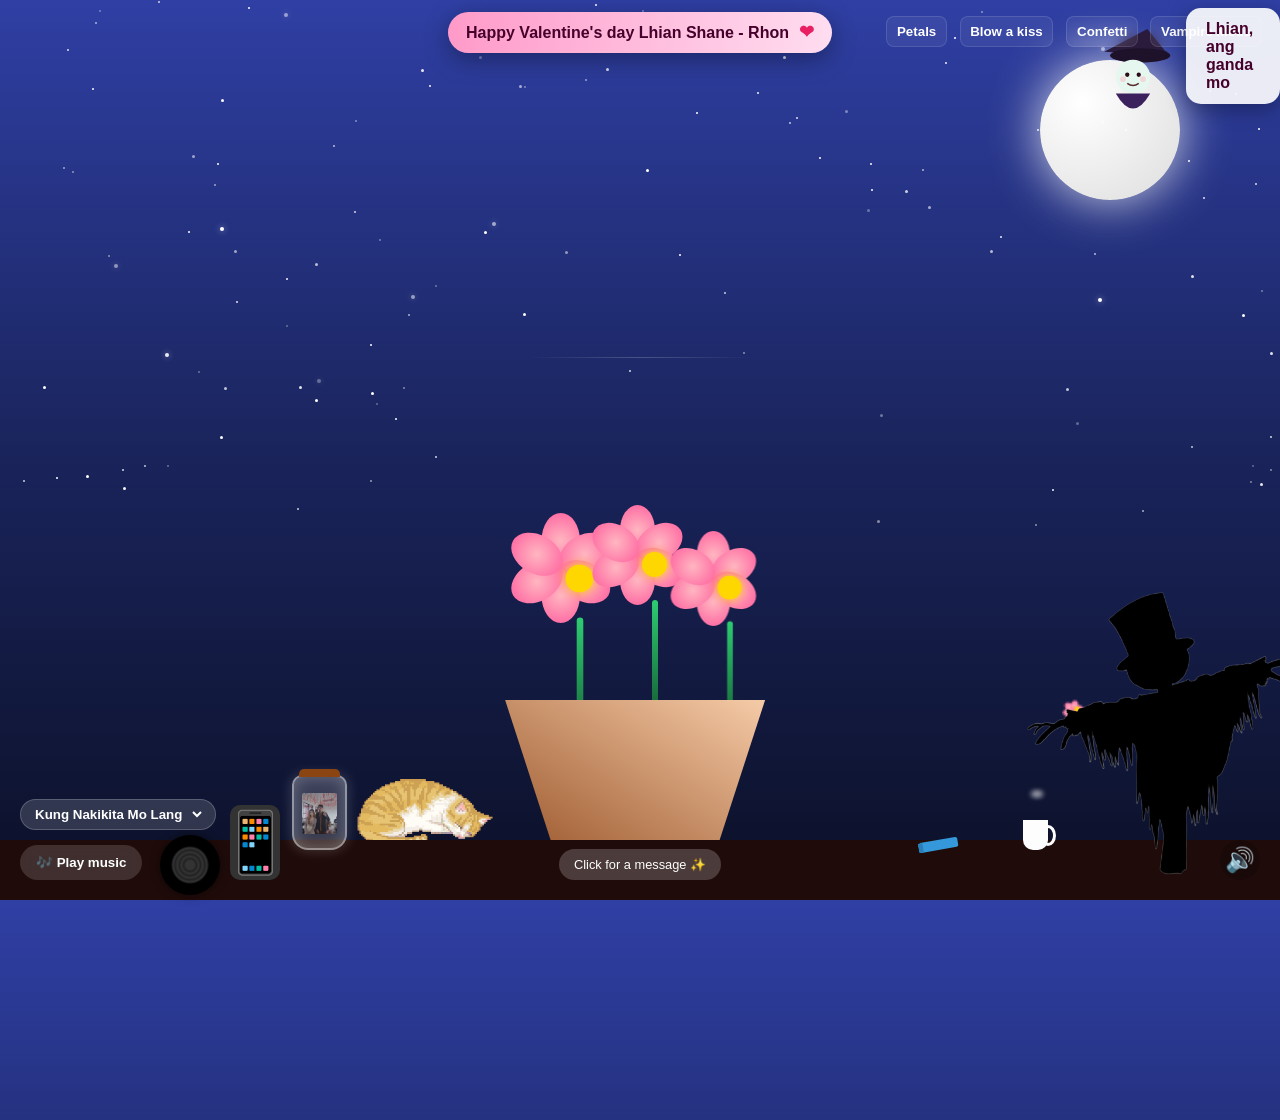
==== commit f82e092d: "Update flowers.html" ====
--- a/flowers.html
+++ b/flowers.html
@@ -1946,6 +1946,7 @@
 <audio id="ambientAudio" loop>
   <!-- Replace with your ambient sound file path -->
   <source src="so-this-is-love-sneha-4-zwKbcmtH.mp3" type="audio/mpeg" />
+  Your browser does not support the audio element.
 </audio>
 <!-- Phone Icon -->
 <div id="phoneIcon" title="Open Phone">📱</div>
@@ -2017,7 +2018,4 @@
 </script>
 </body>
 </html>
-
 ```
-
-
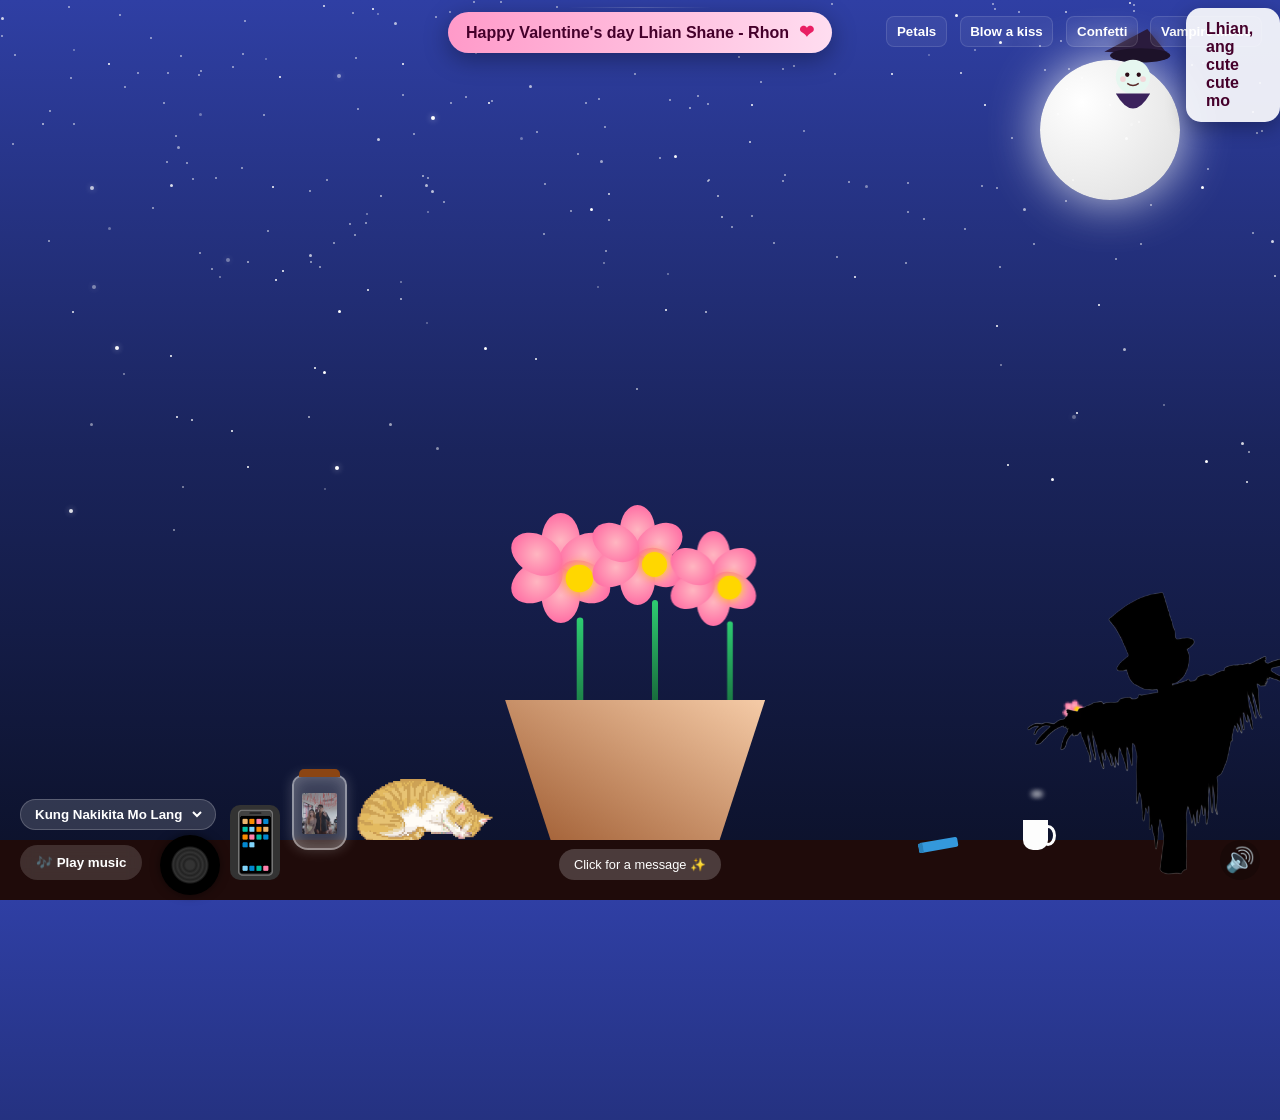
==== commit ed98a866: "Update flowers.html" ====
--- a/flowers.html
+++ b/flowers.html
@@ -1806,6 +1806,7 @@
     {note: "I wish we had more pictures togetherrr",image: "rukiaa.gif"},
     {note: "I wish I had more picturess of youuuu ;(",image: "lhiann.jpg"},
     {note: "plss sendddd kaa paa ng picturess moo para lagay ko dito heheh.."}
+    {note: "credits to poso for this one",image: "Screenshot 2026-02-13 004149.png"},
     // Add more objects as needed
   ];
   let currentMemory = 0;
@@ -2019,3 +2020,4 @@
 </body>
 </html>
 ```
+
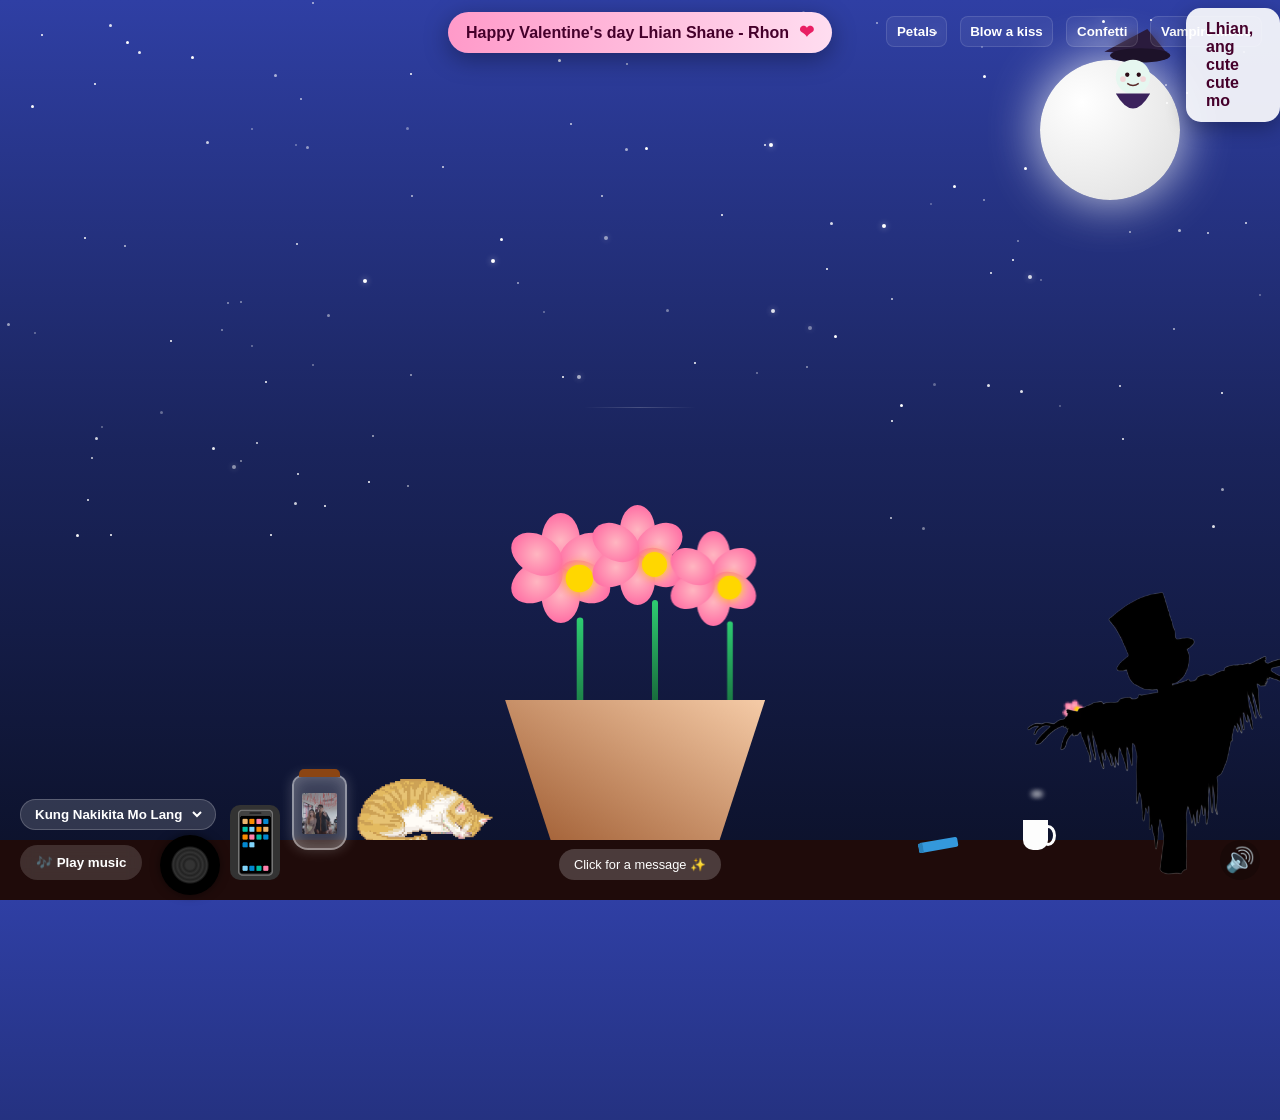
==== commit b0202ca4: "Update flowers.html" ====
--- a/flowers.html
+++ b/flowers.html
@@ -1805,8 +1805,8 @@
     {note: "This were the times kung saan panay tanong ako kay jahnea kung saan ka ba mapupuntahan HAHA GOD, sobrang kulitt",image: "plawerforlhian.jpg"},
     {note: "I wish we had more pictures togetherrr",image: "rukiaa.gif"},
     {note: "I wish I had more picturess of youuuu ;(",image: "lhiann.jpg"},
-    {note: "plss sendddd kaa paa ng picturess moo para lagay ko dito heheh.."}
-    {note: "credits to poso for this one",image: "Screenshot 2026-02-13 004149.png"},
+    {note: "plss sendddd kaa paa ng picturess moo para lagay ko dito heheh.."},
+    {note: "credits to poso for this one",image: "Screenshot 2026-02-13 004149.png"}
     // Add more objects as needed
   ];
   let currentMemory = 0;
@@ -2021,3 +2021,4 @@
 </html>
 ```
 
+
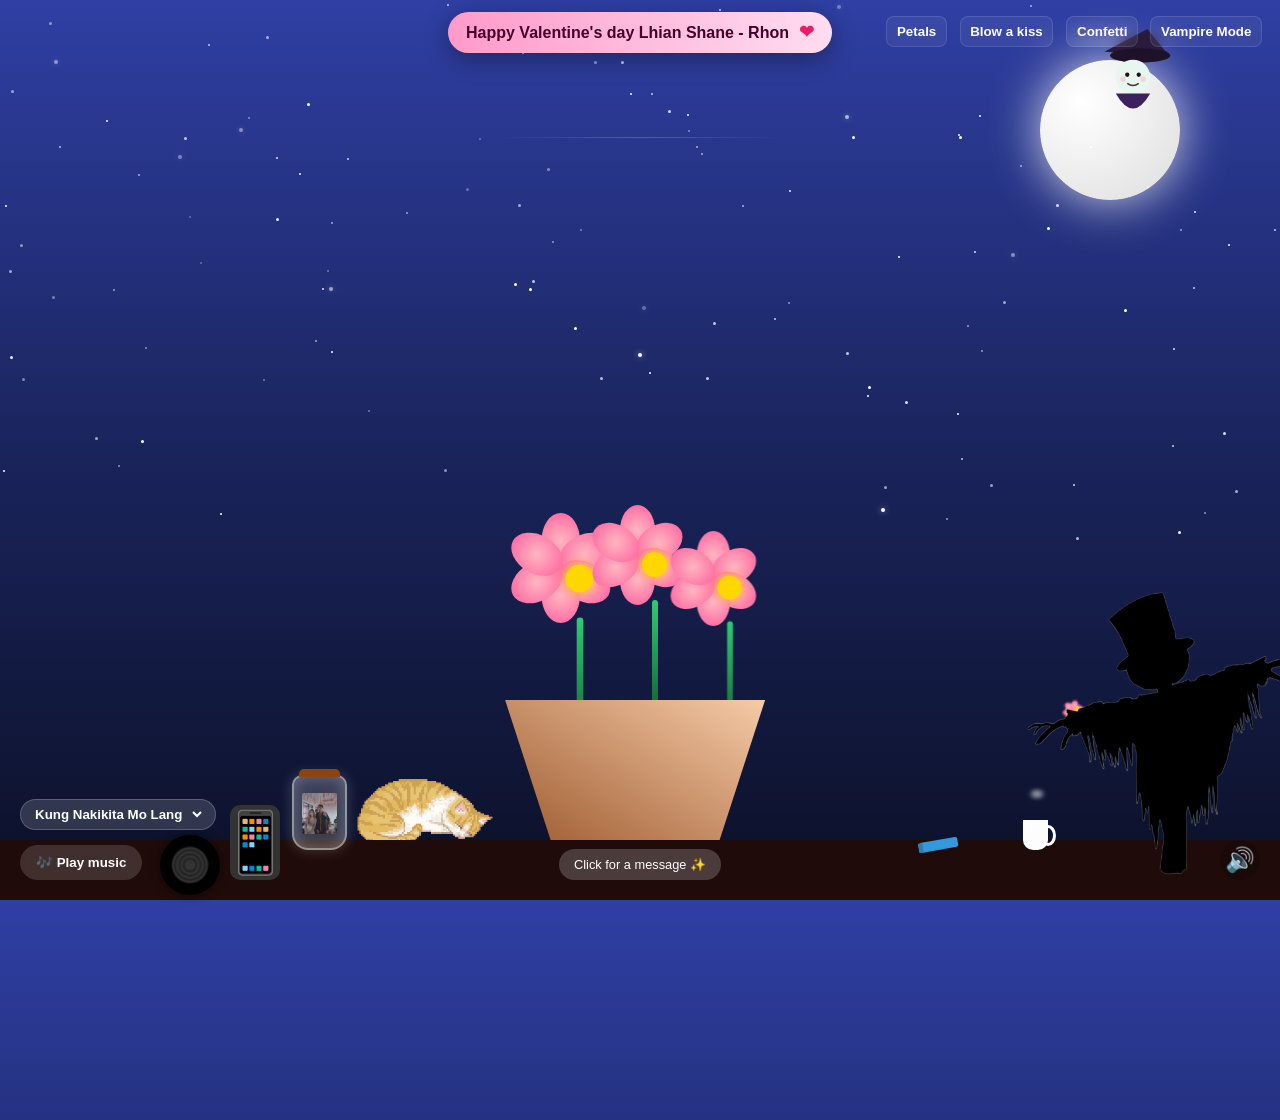
==== commit ff6b14b9: "Update flowers.html" ====
--- a/flowers.html
+++ b/flowers.html
@@ -1806,7 +1806,7 @@
     {note: "I wish we had more pictures togetherrr",image: "rukiaa.gif"},
     {note: "I wish I had more picturess of youuuu ;(",image: "lhiann.jpg"},
     {note: "plss sendddd kaa paa ng picturess moo para lagay ko dito heheh.."},
-    {note: "credits to poso for this one",image: "Screenshot 2026-02-13 004149.png"}
+    {note: "credits to poso for this one",image: "Screenshot 2026-02-13 004149.png"},
     // Add more objects as needed
   ];
   let currentMemory = 0;
@@ -2022,3 +2022,4 @@
 ```
 
 
+
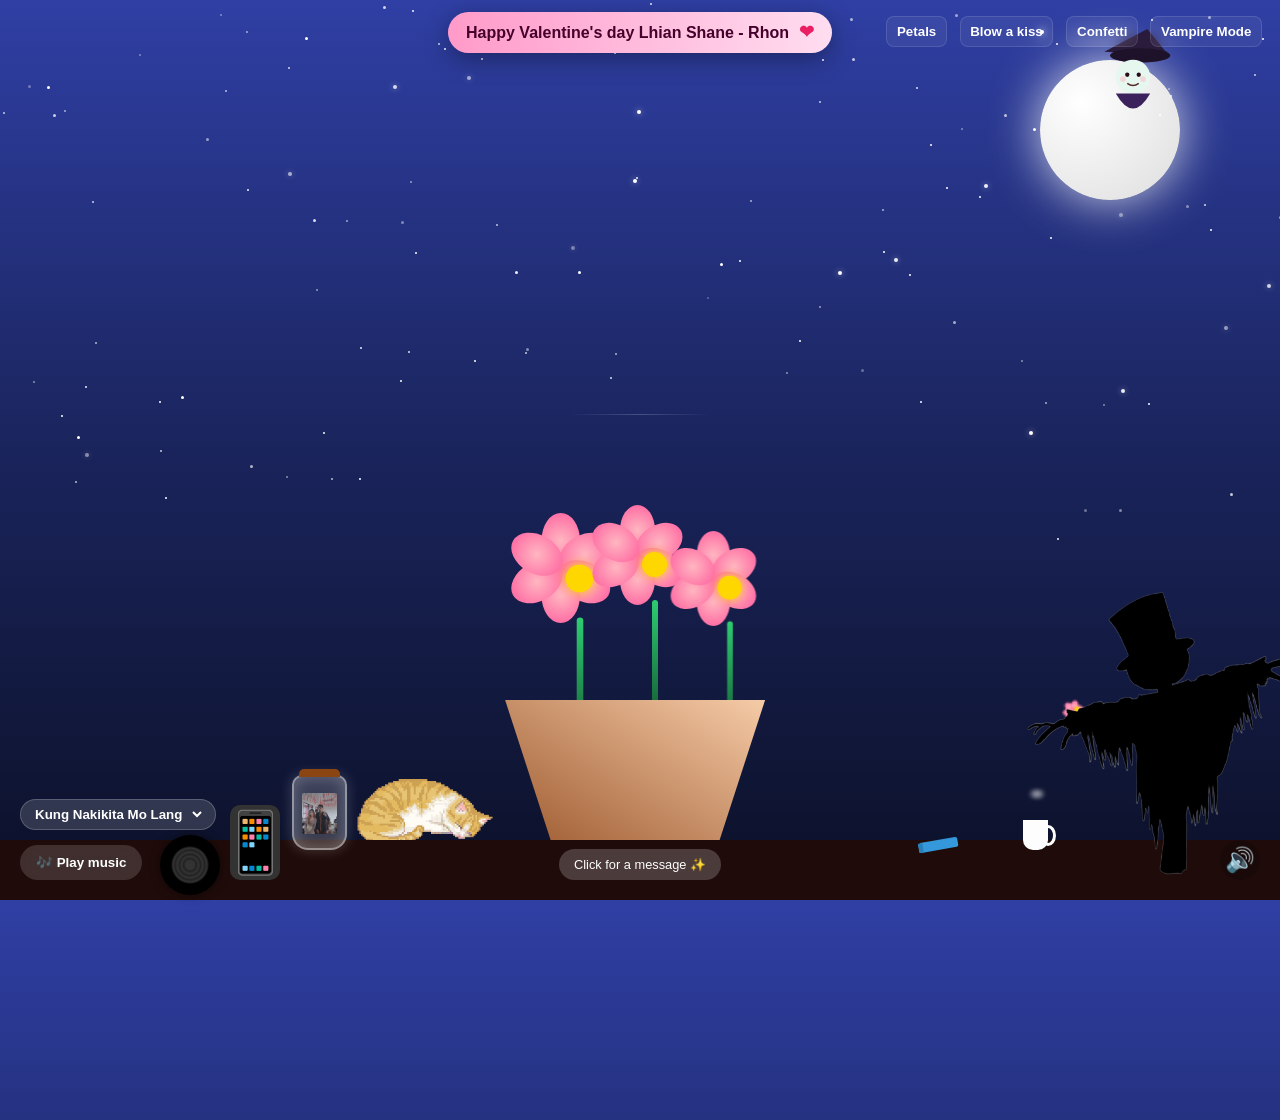
==== commit 9c2f7896: "Update flowers.html" ====
--- a/flowers.html
+++ b/flowers.html
@@ -2023,3 +2023,4 @@
 
 
 
+
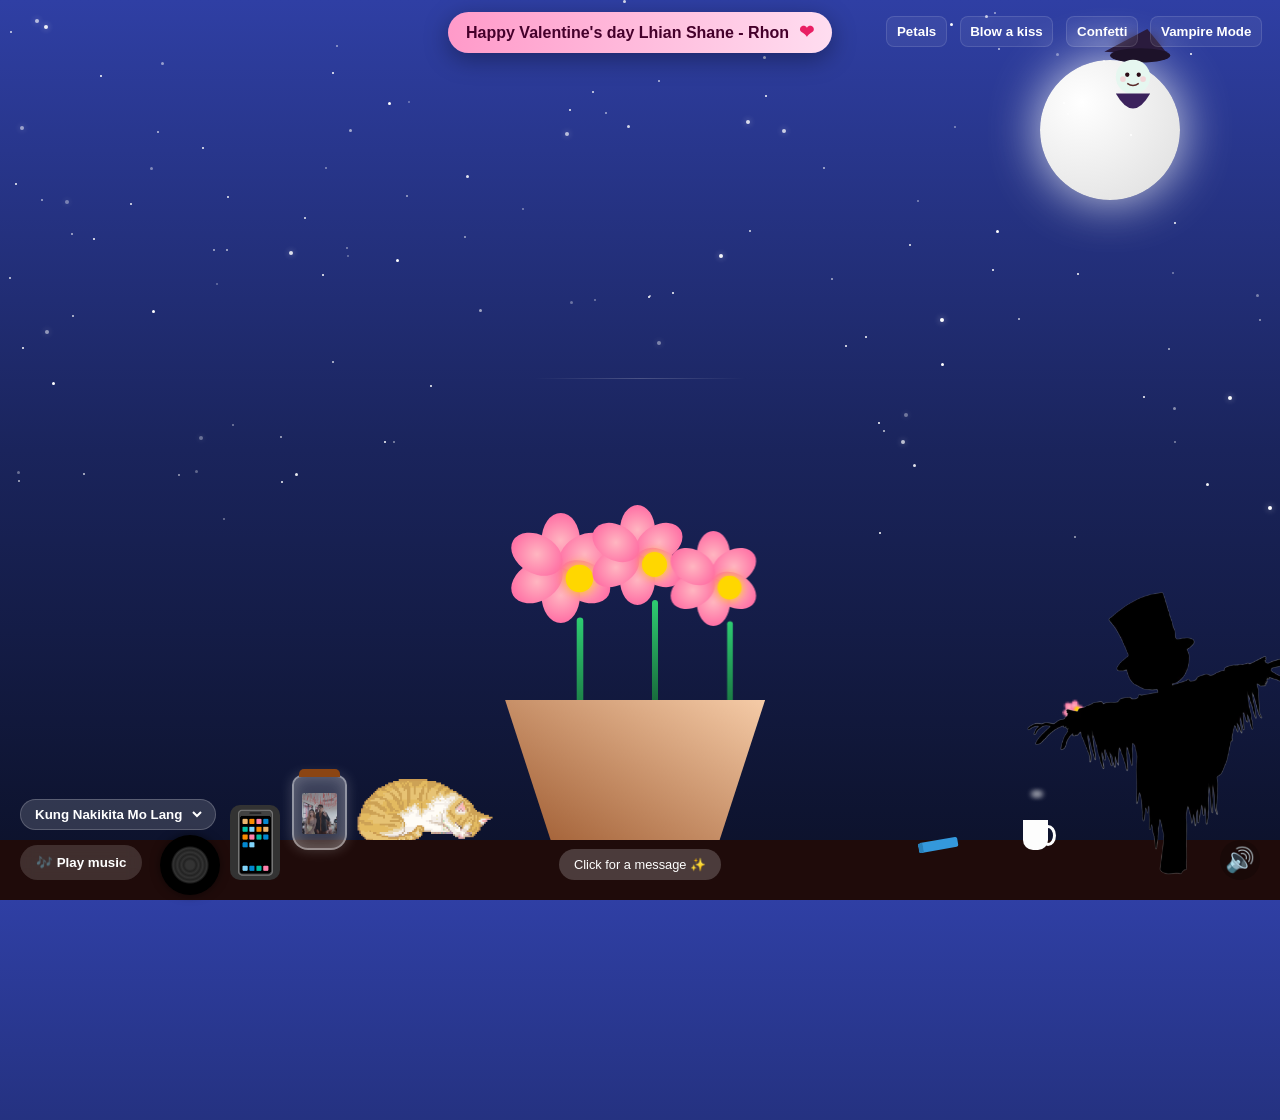
==== commit 1fb81a23: "Update flowers.html" ====
--- a/flowers.html
+++ b/flowers.html
@@ -1806,7 +1806,7 @@
     {note: "I wish we had more pictures togetherrr",image: "rukiaa.gif"},
     {note: "I wish I had more picturess of youuuu ;(",image: "lhiann.jpg"},
     {note: "plss sendddd kaa paa ng picturess moo para lagay ko dito heheh.."},
-    {note: "credits to poso for this one",image: "Screenshot 2026-02-13 004149.png"},
+    {note: "credits to poso for this one",image: "rhonxlhianart.jpg"},
     // Add more objects as needed
   ];
   let currentMemory = 0;
@@ -2024,3 +2024,4 @@
 
 
 
+
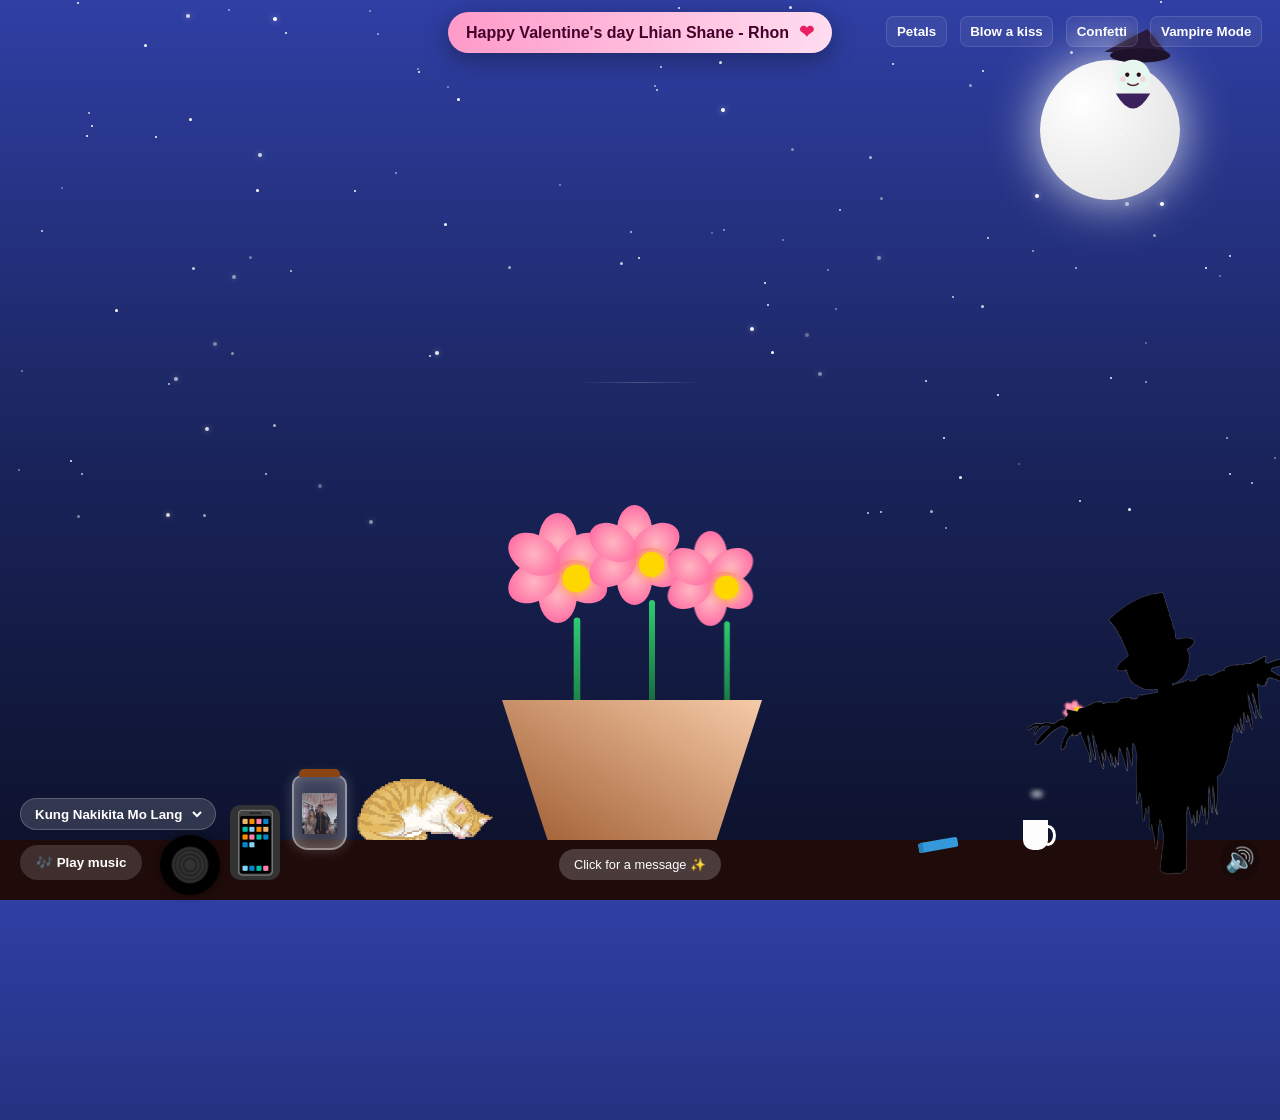
==== commit 1ad61ea6: "Update flowers.html" ====
--- a/flowers.html
+++ b/flowers.html
@@ -1,4 +1,3 @@
-```html
 <!DOCTYPE html>
 <html lang="en">
 <head>
@@ -618,7 +617,7 @@
 </style>
 </head>
 <body>
-
+ily lsd
 
   <img src="catt.gif" class="catgif">
   
@@ -2025,3 +2024,4 @@
 
 
 
+
